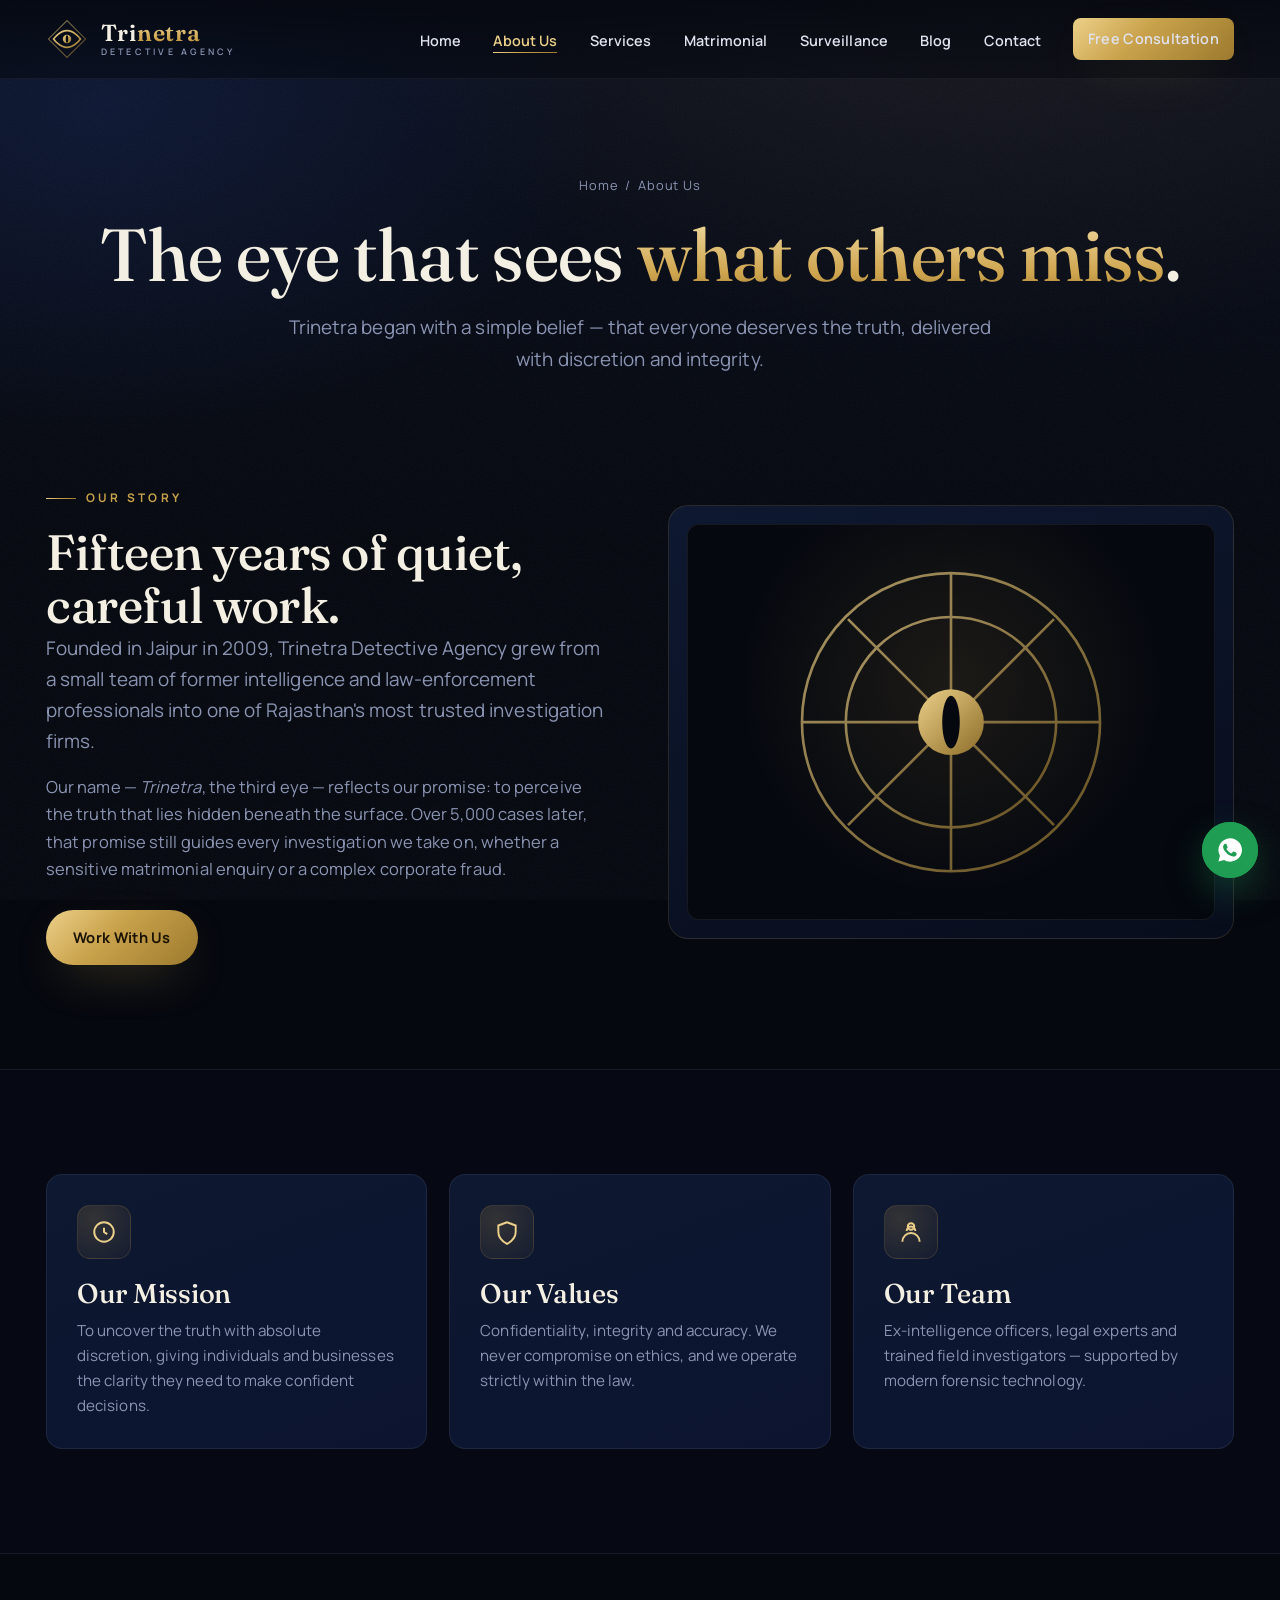
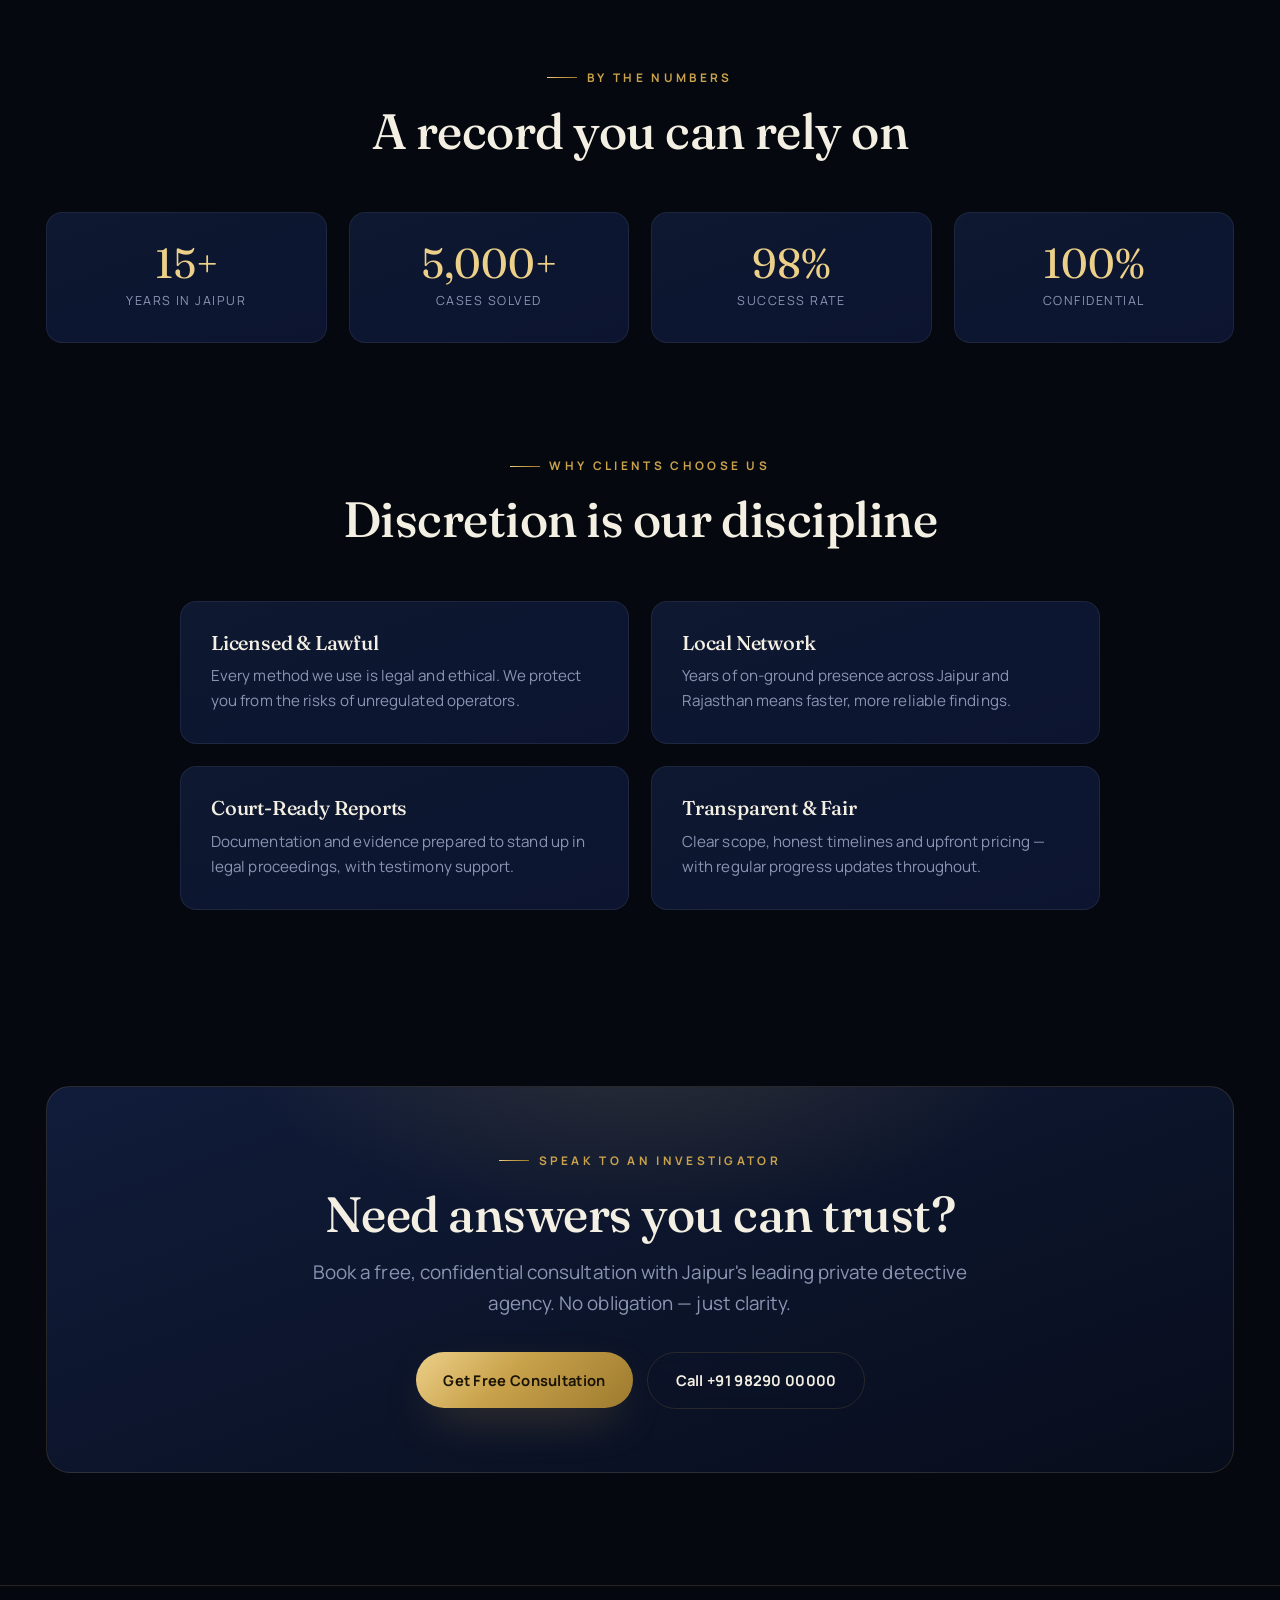
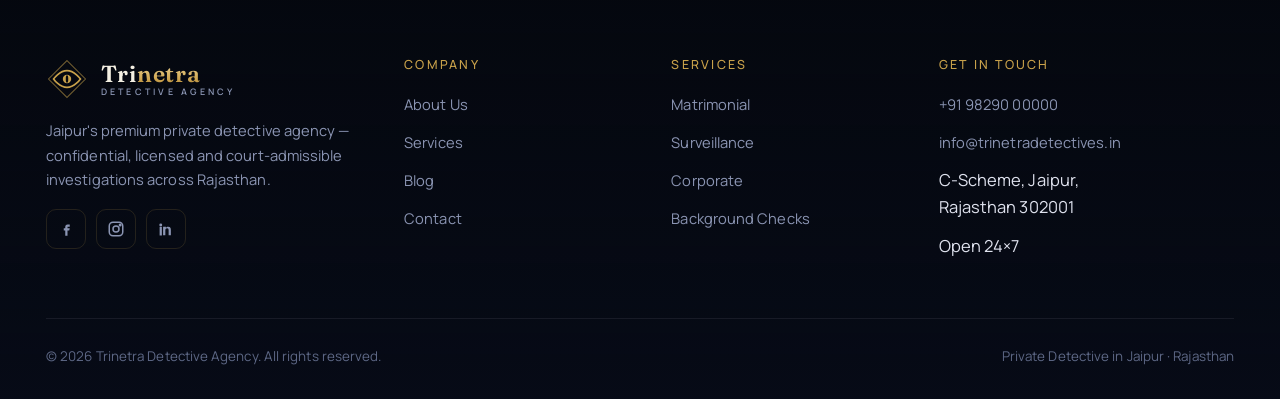
==== about.html @ c9c9f8a5 "trinetra website" ====
<!DOCTYPE html>
<html lang="en">
<head>
<meta charset="UTF-8">
<meta name="viewport" content="width=device-width, initial-scale=1">
<title>About Us | Trinetra Detective Agency, Jaipur</title>
<meta name="description" content="Learn about Trinetra Detective Agency — a licensed, experienced private detective agency in Jaipur with 15+ years of confidential investigation across Rajasthan.">
<meta name="keywords" content="Detective Agency Jaipur, Private Detective in Jaipur, about Trinetra detectives">
<meta name="author" content="Trinetra Detective Agency">
<meta name="robots" content="index, follow">
<link rel="canonical" href="https://www.trinetradetectives.in/about">
<meta name="theme-color" content="#05080f">
<meta property="og:type" content="website">
<meta property="og:title" content="About Us | Trinetra Detective Agency, Jaipur">
<meta property="og:description" content="Learn about Trinetra Detective Agency — a licensed, experienced private detective agency in Jaipur with 15+ years of confidential investigation across Rajasthan.">
<meta property="og:url" content="https://www.trinetradetectives.in/about">
<meta property="og:site_name" content="Trinetra Detective Agency">
<meta property="og:locale" content="en_IN">
<meta name="twitter:card" content="summary_large_image">
<meta name="twitter:title" content="About Us | Trinetra Detective Agency, Jaipur">
<meta name="twitter:description" content="Learn about Trinetra Detective Agency — a licensed, experienced private detective agency in Jaipur with 15+ years of confidential investigation across Rajasthan.">
<link rel="icon" href="data:image/svg+xml,%3Csvg xmlns='http://www.w3.org/2000/svg' viewBox='0 0 100 100'%3E%3Cpath d='M50 28C30 28 14 50 14 50s16 22 36 22 36-22 36-22S70 28 50 28Z' fill='none' stroke='%23c9a24b' stroke-width='5'/%3E%3Ccircle cx='50' cy='50' r='12' fill='%23c9a24b'/%3E%3C/svg%3E">
<link rel="preconnect" href="https://fonts.googleapis.com">
<link rel="preconnect" href="https://fonts.gstatic.com" crossorigin>
<link href="https://fonts.googleapis.com/css2?family=Fraunces:opsz,wght@9..144,400;9..144,500;9..144,600&family=Manrope:wght@400;500;600;700;800&display=swap" rel="stylesheet">
<link rel="stylesheet" href="css/styles.css">
<script type="application/ld+json">
{"@context":"https://schema.org","@type":"AboutPage","name":"About Trinetra Detective Agency","url":"https://www.trinetradetectives.in/about"}
</script>
</head>
<body>
<header class="site-header">
  <div class="container">
    <nav class="nav" aria-label="Primary">
      <a class="brand" href="/" aria-label="Trinetra Detective Agency home">
        <svg class="mark" viewBox="0 0 100 100" aria-hidden="true"><defs><linearGradient id="g" x1="0" y1="0" x2="1" y2="1"><stop offset="0" stop-color="#ecd089"/><stop offset="1" stop-color="#9c7a2e"/></linearGradient></defs><path d="M50 6 94 50 50 94 6 50Z" fill="none" stroke="url(#g)" stroke-width="2.5" opacity=".55"/><path d="M50 30C32 30 18 50 18 50s14 20 32 20 32-20 32-20S68 30 50 30Z" fill="none" stroke="url(#g)" stroke-width="4"/><circle cx="50" cy="50" r="10" fill="url(#g)"/><ellipse cx="50" cy="50" rx="3" ry="9" fill="#05080f"/></svg>
        <span class="brand-name">Tri<b>netra</b><span class="brand-sub">Detective Agency</span></span>
      </a>
      <ul class="nav-links">
        <li><a href="/">Home</a></li>
        <li><a href="/about" aria-current="page">About Us</a></li>
        <li><a href="/services">Services</a></li>
        <li><a href="/matrimonial-investigation">Matrimonial</a></li>
        <li><a href="/surveillance-services">Surveillance</a></li>
        <li><a href="/blog">Blog</a></li>
        <li><a href="/contact">Contact</a></li>
        <li class="nav-cta"><a class="btn btn--gold" href="/contact">Free Consultation</a></li>
      </ul>
      <button class="nav-toggle" aria-label="Menu" aria-expanded="false" aria-controls="nav"><span></span><span></span><span></span></button>
    </nav>
  </div>
</header>
<section class="page-hero">
  <div class="container">
    <div class="crumbs reveal"><a href="/">Home</a> &nbsp;/&nbsp; About Us</div>
    <h1 class="reveal d1">The eye that sees <span class="gold-text">what others miss</span>.</h1>
    <p class="lead reveal d2">Trinetra began with a simple belief — that everyone deserves the truth, delivered with discretion and integrity.</p>
  </div>
</section>
<section class="section" style="padding-top:40px">
  <div class="container">
    <div class="split">
      <div class="reveal">
        <span class="eyebrow">Our Story</span>
        <h2>Fifteen years of quiet, careful work.</h2>
        <p class="lead" style="margin-bottom:1rem">Founded in Jaipur in 2009, Trinetra Detective Agency grew from a small team of former intelligence and law-enforcement professionals into one of Rajasthan's most trusted investigation firms.</p>
        <p style="color:var(--muted)">Our name — <em>Trinetra</em>, the third eye — reflects our promise: to perceive the truth that lies hidden beneath the surface. Over 5,000 cases later, that promise still guides every investigation we take on, whether a sensitive matrimonial enquiry or a complex corporate fraud.</p>
        <div style="margin-top:28px"><a class="btn btn--gold" href="/contact">Work With Us</a></div>
      </div>
      <div class="split-media reveal d1">
        <div class="media-frame"><div class="jali">
          <svg viewBox="0 0 240 200" width="100%" aria-hidden="true"><defs><linearGradient id="aj" x1="0" y1="0" x2="1" y2="1"><stop offset="0" stop-color="#ecd089"/><stop offset="1" stop-color="#8c6c28"/></linearGradient></defs><g fill="none" stroke="url(#aj)" stroke-width="1.2" opacity=".7"><circle cx="120" cy="100" r="68"/><circle cx="120" cy="100" r="48"/><path d="M120 32v136M52 100h136M73 53l94 94M167 53L73 147"/></g><circle cx="120" cy="100" r="15" fill="url(#aj)"/><ellipse cx="120" cy="100" rx="4" ry="12" fill="#05080f"/></svg>
        </div></div>
      </div>
    </div>
  </div>
</section>

<section class="section" style="background:rgba(8,13,28,.4);border-block:1px solid var(--line-soft)">
  <div class="container">
    <div class="grid grid-3">
      <div class="card reveal"><div class="ic"><svg viewBox="0 0 24 24" fill="none" stroke="currentColor" stroke-width="1.8"><circle cx="12" cy="12" r="9"/><path d="M12 8v4l3 2"/></svg></div><h3>Our Mission</h3><p>To uncover the truth with absolute discretion, giving individuals and businesses the clarity they need to make confident decisions.</p></div>
      <div class="card reveal d1"><div class="ic"><svg viewBox="0 0 24 24" fill="none" stroke="currentColor" stroke-width="1.8"><path d="M12 3 4 6v6c0 5 3.5 8.5 8 11 4.5-2.5 8-6 8-11V6l-8-3Z"/></svg></div><h3>Our Values</h3><p>Confidentiality, integrity and accuracy. We never compromise on ethics, and we operate strictly within the law.</p></div>
      <div class="card reveal d2"><div class="ic"><svg viewBox="0 0 24 24" fill="none" stroke="currentColor" stroke-width="1.8"><path d="M16 11a4 4 0 1 0-8 0"/><circle cx="12" cy="7" r="3"/><path d="M4 21a8 8 0 0 1 16 0"/></svg></div><h3>Our Team</h3><p>Ex-intelligence officers, legal experts and trained field investigators — supported by modern forensic technology.</p></div>
    </div>
  </div>
</section>

<section class="section">
  <div class="container">
    <div class="section-head center reveal"><span class="eyebrow">By The Numbers</span><h2>A record you can rely on</h2></div>
    <div class="grid grid-4">
      <div class="card reveal" style="text-align:center"><div class="stat"><div class="num" style="font-size:2.6rem">15+</div><div class="lbl">Years in Jaipur</div></div></div>
      <div class="card reveal d1" style="text-align:center"><div class="stat"><div class="num" style="font-size:2.6rem">5,000+</div><div class="lbl">Cases Solved</div></div></div>
      <div class="card reveal d2" style="text-align:center"><div class="stat"><div class="num" style="font-size:2.6rem">98%</div><div class="lbl">Success Rate</div></div></div>
      <div class="card reveal d3" style="text-align:center"><div class="stat"><div class="num" style="font-size:2.6rem">100%</div><div class="lbl">Confidential</div></div></div>
    </div>
  </div>
</section>

<section class="section" style="padding-top:0">
  <div class="container">
    <div class="section-head center reveal"><span class="eyebrow">Why Clients Choose Us</span><h2>Discretion is our discipline</h2></div>
    <div class="grid grid-2" style="max-width:920px;margin-inline:auto">
      <div class="card reveal"><h3 style="font-size:1.25rem">Licensed &amp; Lawful</h3><p>Every method we use is legal and ethical. We protect you from the risks of unregulated operators.</p></div>
      <div class="card reveal d1"><h3 style="font-size:1.25rem">Local Network</h3><p>Years of on-ground presence across Jaipur and Rajasthan means faster, more reliable findings.</p></div>
      <div class="card reveal d2"><h3 style="font-size:1.25rem">Court-Ready Reports</h3><p>Documentation and evidence prepared to stand up in legal proceedings, with testimony support.</p></div>
      <div class="card reveal d3"><h3 style="font-size:1.25rem">Transparent &amp; Fair</h3><p>Clear scope, honest timelines and upfront pricing — with regular progress updates throughout.</p></div>
    </div>
  </div>
</section>

<section class="section--tight">
  <div class="container">
    <div class="cta-band reveal">
      <span class="eyebrow" style="justify-content:center;display:flex">Speak To An Investigator</span>
      <h2>Need answers you can trust?</h2>
      <p class="lead">Book a free, confidential consultation with Jaipur's leading private detective agency. No obligation — just clarity.</p>
      <div class="cta-actions">
        <a class="btn btn--gold" href="/contact">Get Free Consultation</a>
        <a class="btn btn--ghost" href="tel:+919829000000">Call +91 98290 00000</a>
      </div>
    </div>
  </div>
</section>
<footer class="site-footer">
  <div class="container">
    <div class="foot-grid">
      <div class="foot-about">
        <a class="brand" href="/"><svg class="mark" viewBox="0 0 100 100" aria-hidden="true"><path d="M50 6 94 50 50 94 6 50Z" fill="none" stroke="#c9a24b" stroke-width="2.5" opacity=".55"/><path d="M50 30C32 30 18 50 18 50s14 20 32 20 32-20 32-20S68 30 50 30Z" fill="none" stroke="#c9a24b" stroke-width="4"/><circle cx="50" cy="50" r="10" fill="#c9a24b"/><ellipse cx="50" cy="50" rx="3" ry="9" fill="#05080f"/></svg><span class="brand-name">Tri<b>netra</b><span class="brand-sub">Detective Agency</span></span></a>
        <p>Jaipur's premium private detective agency — confidential, licensed and court-admissible investigations across Rajasthan.</p>
        <div class="socials">
          <a href="#" aria-label="Facebook"><svg viewBox="0 0 24 24" fill="currentColor"><path d="M14 9h3V6h-3c-2 0-3 1.3-3 3.2V11H9v3h2v7h3v-7h2.3l.7-3H14V9.6c0-.4.3-.6.6-.6Z"/></svg></a>
          <a href="#" aria-label="Instagram"><svg viewBox="0 0 24 24" fill="none" stroke="currentColor" stroke-width="2"><rect x="3" y="3" width="18" height="18" rx="5"/><circle cx="12" cy="12" r="4"/><circle cx="17.5" cy="6.5" r="1" fill="currentColor"/></svg></a>
          <a href="#" aria-label="LinkedIn"><svg viewBox="0 0 24 24" fill="currentColor"><path d="M6.94 6.5a1.94 1.94 0 1 1-3.88 0 1.94 1.94 0 0 1 3.88 0ZM3.5 8.9h3v11.6h-3V8.9Zm5.5 0h2.9v1.6h.05c.4-.76 1.4-1.56 2.9-1.56 3.1 0 3.65 2 3.65 4.65v6.9h-3v-6.1c0-1.46-.03-3.34-2.03-3.34-2.04 0-2.35 1.6-2.35 3.24v6.2h-3V8.9Z"/></svg></a>
        </div>
      </div>
      <div class="foot"><h4>Company</h4><ul><li><a href="/about">About Us</a></li><li><a href="/services">Services</a></li><li><a href="/blog">Blog</a></li><li><a href="/contact">Contact</a></li></ul></div>
      <div class="foot"><h4>Services</h4><ul><li><a href="/matrimonial-investigation">Matrimonial</a></li><li><a href="/surveillance-services">Surveillance</a></li><li><a href="/services">Corporate</a></li><li><a href="/services">Background Checks</a></li></ul></div>
      <div class="foot"><h4>Get In Touch</h4><ul><li><a href="tel:+919829000000">+91 98290 00000</a></li><li><a href="mailto:info@trinetradetectives.in">info@trinetradetectives.in</a></li><li>C-Scheme, Jaipur,<br>Rajasthan 302001</li><li>Open 24×7</li></ul></div>
    </div>
    <div class="foot-bottom">
      <div>© <span id="year">2026</span> Trinetra Detective Agency. All rights reserved.</div>
      <div>Private Detective in Jaipur · Rajasthan</div>
    </div>
  </div>
</footer>

<a class="wa-float" href="https://wa.me/919829000000?text=Hi%20Trinetra%2C%20I%27d%20like%20a%20confidential%20consultation." target="_blank" rel="noopener" aria-label="Chat on WhatsApp">
  <span class="pulse"></span>
  <svg viewBox="0 0 24 24" fill="currentColor"><path d="M12 2a10 10 0 0 0-8.6 15l-1.3 4.8 4.9-1.3A10 10 0 1 0 12 2Zm5.6 14.2c-.24.66-1.4 1.27-1.92 1.32-.5.05-1.13.07-1.82-.11-.42-.13-.96-.31-1.65-.6-2.9-1.25-4.78-4.16-4.93-4.36-.14-.2-1.18-1.57-1.18-3s.75-2.12 1.02-2.41c.26-.29.57-.36.76-.36h.55c.18 0 .42-.07.65.5.24.58.81 2 .88 2.15.07.14.12.31.02.5-.1.2-.15.31-.29.48-.14.17-.3.38-.43.5-.14.15-.29.3-.12.59.16.29.73 1.2 1.56 1.95 1.07.95 1.97 1.25 2.26 1.39.29.14.46.12.63-.07.17-.2.73-.85.92-1.14.2-.29.39-.24.66-.14.26.1 1.68.79 1.96.94.29.14.48.21.55.33.07.12.07.71-.17 1.37Z"/></svg>
  <span class="txt">Chat with us</span>
</a>

<script src="js/main.js"></script>
</body>
</html>
---- css/styles.css ----
/* =========================================================
   TRINETRA — Premium Detective Agency, Jaipur
   Theme: Midnight Navy + Antique Gold · "The Third Eye"
   ========================================================= */

:root{
  /* Palette */
  --ink:#05080f;
  --navy:#080d1c;
  --navy-2:#0c1430;
  --panel:#0e1830;
  --panel-2:#101c3a;
  --gold:#c9a24b;
  --gold-bright:#ecd089;
  --gold-deep:#8c6c28;
  --cream:#f3efe2;
  --text:#dfe2ee;
  --muted:#8b95b3;
  --muted-2:#5e6886;
  --line:rgba(201,162,75,.16);
  --line-soft:rgba(223,226,238,.08);

  --grad-gold:linear-gradient(135deg,#ecd089 0%,#c9a24b 42%,#9c7a2e 100%);
  --grad-gold-text:linear-gradient(180deg,#f4e2ad 0%,#cfa54f 70%,#a17e34 100%);
  --shadow:0 30px 80px -30px rgba(0,0,0,.8);
  --shadow-gold:0 18px 50px -18px rgba(201,162,75,.45);

  --font-display:"Fraunces",Georgia,serif;
  --font-body:"Manrope",system-ui,sans-serif;

  --maxw:1240px;
  --rad:16px;
  --ease:cubic-bezier(.22,.61,.36,1);
}

/* ---------- Reset ---------- */
*,*::before,*::after{box-sizing:border-box;margin:0;padding:0}
html{scroll-behavior:smooth;-webkit-text-size-adjust:100%}
body{
  font-family:var(--font-body);
  background:var(--ink);
  color:var(--text);
  line-height:1.65;
  font-size:16.5px;
  letter-spacing:.005em;
  overflow-x:hidden;
  -webkit-font-smoothing:antialiased;
}
img{max-width:100%;display:block}
a{color:inherit;text-decoration:none}
ul{list-style:none}
button{font-family:inherit;cursor:pointer;border:0;background:none}
:focus-visible{outline:2px solid var(--gold);outline-offset:3px;border-radius:4px}

/* ---------- Atmospheric background ---------- */
body::before{
  content:"";position:fixed;inset:0;z-index:-2;
  background:
    radial-gradient(1100px 700px at 78% -8%,rgba(201,162,75,.10),transparent 60%),
    radial-gradient(900px 600px at 8% 12%,rgba(28,52,120,.28),transparent 55%),
    linear-gradient(180deg,var(--navy) 0%,var(--ink) 60%,var(--ink) 100%);
}
/* fine grain */
body::after{
  content:"";position:fixed;inset:0;z-index:-1;pointer-events:none;opacity:.05;
  background-image:url("data:image/svg+xml,%3Csvg xmlns='http://www.w3.org/2000/svg' width='160' height='160'%3E%3Cfilter id='n'%3E%3CfeTurbulence type='fractalNoise' baseFrequency='.9' numOctaves='2'/%3E%3C/filter%3E%3Crect width='100%25' height='100%25' filter='url(%23n)'/%3E%3C/svg%3E");
}

/* ---------- Layout ---------- */
.container{width:100%;max-width:var(--maxw);margin:0 auto;padding:0 26px}
section{position:relative}
.section{padding:104px 0}
.section--tight{padding:72px 0}

.eyebrow{
  display:inline-flex;align-items:center;gap:.6rem;
  font-family:var(--font-body);font-size:.74rem;font-weight:700;
  letter-spacing:.28em;text-transform:uppercase;color:var(--gold);
  margin-bottom:1.1rem;
}
.eyebrow::before{content:"";width:30px;height:1px;background:var(--grad-gold)}

h1,h2,h3,h4{font-family:var(--font-display);font-weight:500;line-height:1.08;color:var(--cream);letter-spacing:-.01em}
h1{font-size:clamp(2.6rem,6vw,4.6rem)}
h2{font-size:clamp(2rem,4vw,3.1rem)}
h3{font-size:clamp(1.3rem,2.2vw,1.7rem)}
.lead{font-size:clamp(1.02rem,1.6vw,1.18rem);color:var(--muted);max-width:60ch}
.gold-text{background:var(--grad-gold-text);-webkit-background-clip:text;background-clip:text;color:transparent}
.section-head{max-width:720px;margin-bottom:54px}
.section-head.center{margin-inline:auto;text-align:center}
.section-head.center .eyebrow{justify-content:center}

/* ---------- Buttons ---------- */
.btn{
  display:inline-flex;align-items:center;gap:.65rem;
  padding:.95rem 1.7rem;border-radius:999px;font-weight:700;font-size:.92rem;
  letter-spacing:.02em;transition:transform .35s var(--ease),box-shadow .35s var(--ease),background .3s;
  position:relative;white-space:nowrap;
}
.btn svg{width:17px;height:17px}
.btn--gold{background:var(--grad-gold);color:#1a1304;box-shadow:var(--shadow-gold)}
.btn--gold:hover{transform:translateY(-3px);box-shadow:0 24px 60px -16px rgba(201,162,75,.6)}
.btn--ghost{border:1px solid var(--line);color:var(--cream);backdrop-filter:blur(6px)}
.btn--ghost:hover{border-color:var(--gold);color:var(--gold-bright);transform:translateY(-3px)}

/* ---------- Header ---------- */
.site-header{
  position:sticky;top:0;z-index:60;
  backdrop-filter:blur(14px);
  background:linear-gradient(180deg,rgba(5,8,15,.86),rgba(5,8,15,.5));
  border-bottom:1px solid var(--line-soft);
  transition:background .3s,border-color .3s;
}
.site-header.scrolled{background:rgba(5,8,15,.95);border-color:var(--line)}
.nav{display:flex;align-items:center;justify-content:space-between;height:78px}
.brand{display:flex;align-items:center;gap:.8rem}
.brand .mark{width:42px;height:42px;flex:none}
.brand-name{font-family:var(--font-display);font-size:1.45rem;font-weight:600;color:var(--cream);letter-spacing:.04em;line-height:1}
.brand-name b{background:var(--grad-gold-text);-webkit-background-clip:text;background-clip:text;color:transparent;font-weight:600}
.brand-sub{display:block;font-family:var(--font-body);font-size:.56rem;letter-spacing:.36em;text-transform:uppercase;color:var(--muted);margin-top:3px}

.nav-links{display:flex;align-items:center;gap:2px}
.nav-links a{
  position:relative;padding:.6rem .95rem;font-size:.9rem;font-weight:600;color:var(--text);
  border-radius:8px;transition:color .25s;
}
.nav-links a::after{
  content:"";position:absolute;left:.95rem;right:.95rem;bottom:.35rem;height:1px;
  background:var(--grad-gold);transform:scaleX(0);transform-origin:left;transition:transform .3s var(--ease);
}
.nav-links a:hover,.nav-links a[aria-current="page"]{color:var(--gold-bright)}
.nav-links a:hover::after,.nav-links a[aria-current="page"]::after{transform:scaleX(1)}
.nav-cta{margin-left:14px}
.nav-toggle{display:none;width:44px;height:44px;border:1px solid var(--line);border-radius:10px;color:var(--gold)}
.nav-toggle span{display:block;width:20px;height:2px;background:currentColor;margin:4px auto;transition:.3s}

/* ---------- Hero ---------- */
.hero{position:relative;padding:120px 0 96px;overflow:hidden}
.hero-grid{display:grid;grid-template-columns:1.05fr .95fr;gap:60px;align-items:center}
.hero h1{margin:.4rem 0 1.4rem}
.hero .lead{margin-bottom:2.2rem}
.hero-cta{display:flex;flex-wrap:wrap;gap:14px;margin-bottom:2.6rem}
.hero-stats{display:flex;gap:38px;flex-wrap:wrap}
.stat .num{font-family:var(--font-display);font-size:2.1rem;color:var(--gold-bright);line-height:1}
.stat .lbl{font-size:.78rem;letter-spacing:.12em;text-transform:uppercase;color:var(--muted);margin-top:6px}

/* Third-eye emblem */
.eye-stage{position:relative;display:grid;place-items:center;aspect-ratio:1;max-width:480px;margin-inline:auto}
.eye-ring{position:absolute;inset:0;border-radius:50%;border:1px solid var(--line);}
.eye-ring.r2{inset:34px;border-color:rgba(201,162,75,.10)}
.eye-ring.spin{animation:spin 60s linear infinite}
.eye-ring.spin::before{content:"";position:absolute;top:-4px;left:50%;width:7px;height:7px;border-radius:50%;background:var(--gold-bright);box-shadow:0 0 16px var(--gold);transform:translateX(-50%)}
.eye-emblem{width:64%;filter:drop-shadow(0 0 40px rgba(201,162,75,.35))}
.eye-glow{position:absolute;width:55%;aspect-ratio:1;border-radius:50%;background:radial-gradient(circle,rgba(201,162,75,.35),transparent 65%);filter:blur(20px)}
@keyframes spin{to{transform:rotate(360deg)}}

/* ---------- Trust strip ---------- */
.trust{border-block:1px solid var(--line-soft);padding:26px 0;background:rgba(8,13,28,.5)}
.trust-row{display:flex;flex-wrap:wrap;justify-content:center;gap:14px 40px;align-items:center}
.trust-row .ti{display:flex;align-items:center;gap:.6rem;font-size:.84rem;color:var(--muted);font-weight:600;letter-spacing:.04em}
.trust-row .ti svg{width:18px;height:18px;color:var(--gold)}

/* ---------- Cards / grid ---------- */
.grid{display:grid;gap:22px}
.grid-2{grid-template-columns:repeat(2,1fr)}
.grid-3{grid-template-columns:repeat(3,1fr)}
.grid-4{grid-template-columns:repeat(4,1fr)}

.card{
  position:relative;background:linear-gradient(160deg,var(--panel),var(--navy-2));
  border:1px solid var(--line-soft);border-radius:var(--rad);padding:30px;
  transition:transform .4s var(--ease),border-color .4s,box-shadow .4s;overflow:hidden;
}
.card::before{
  content:"";position:absolute;inset:0;border-radius:inherit;padding:1px;
  background:linear-gradient(160deg,rgba(201,162,75,.4),transparent 40%);
  -webkit-mask:linear-gradient(#000 0 0) content-box,linear-gradient(#000 0 0);
  -webkit-mask-composite:xor;mask-composite:exclude;opacity:0;transition:opacity .4s;
}
.card:hover{transform:translateY(-7px);border-color:var(--line);box-shadow:var(--shadow)}
.card:hover::before{opacity:1}
.card .ic{
  width:54px;height:54px;display:grid;place-items:center;border-radius:13px;
  background:radial-gradient(circle at 30% 25%,rgba(201,162,75,.2),rgba(201,162,75,.04));
  border:1px solid var(--line);color:var(--gold-bright);margin-bottom:20px;
}
.card .ic svg{width:26px;height:26px}
.card h3{margin-bottom:.6rem}
.card p{color:var(--muted);font-size:.95rem}
.card .more{display:inline-flex;align-items:center;gap:.4rem;margin-top:16px;color:var(--gold);font-weight:700;font-size:.85rem;letter-spacing:.04em}
.card .more svg{width:15px;height:15px;transition:transform .3s}
.card:hover .more svg{transform:translateX(4px)}
.card .num-badge{position:absolute;top:22px;right:26px;font-family:var(--font-display);font-size:2.4rem;color:rgba(201,162,75,.14)}

/* ---------- Split feature ---------- */
.split{display:grid;grid-template-columns:1fr 1fr;gap:56px;align-items:center}
.split.rev .split-media{order:2}
.media-frame{
  position:relative;border:1px solid var(--line);border-radius:20px;padding:18px;
  background:linear-gradient(160deg,var(--panel),var(--navy));overflow:hidden;
}
.media-frame .jali{aspect-ratio:4/3;border-radius:12px;display:grid;place-items:center;
  background:radial-gradient(circle at 50% 40%,rgba(201,162,75,.12),transparent 60%),var(--ink);
  border:1px solid var(--line-soft)}
.feature-list{margin-top:24px;display:grid;gap:14px}
.feature-list li{display:flex;gap:.85rem;align-items:flex-start;color:var(--text)}
.feature-list .tick{flex:none;width:24px;height:24px;border-radius:50%;display:grid;place-items:center;
  background:rgba(201,162,75,.12);color:var(--gold-bright);border:1px solid var(--line)}
.feature-list .tick svg{width:13px;height:13px}
.feature-list b{color:var(--cream);font-family:var(--font-display);font-weight:500}

/* ---------- Process steps ---------- */
.steps{counter-reset:s;display:grid;gap:0}
.step{display:grid;grid-template-columns:auto 1fr;gap:26px;padding:28px 0;border-bottom:1px solid var(--line-soft)}
.step:last-child{border-bottom:0}
.step .sn{counter-increment:s;font-family:var(--font-display);font-size:1.5rem;color:var(--gold);
  width:58px;height:58px;border:1px solid var(--line);border-radius:50%;display:grid;place-items:center;flex:none}
.step .sn::before{content:"0" counter(s)}
.step h3{margin-bottom:.3rem}
.step p{color:var(--muted);max-width:62ch}

/* ---------- Testimonials ---------- */
.tcarousel{position:relative;max-width:880px;margin-inline:auto}
.tslide{display:none;animation:fade .6s var(--ease)}
.tslide.active{display:block}
@keyframes fade{from{opacity:0;transform:translateY(12px)}to{opacity:1;transform:none}}
.tquote{font-family:var(--font-display);font-size:clamp(1.3rem,2.6vw,1.95rem);line-height:1.45;color:var(--cream);text-align:center}
.tstars{display:flex;justify-content:center;gap:5px;color:var(--gold);margin-bottom:24px}
.tstars svg{width:20px;height:20px}
.tmeta{display:flex;align-items:center;justify-content:center;gap:14px;margin-top:28px}
.tavatar{width:50px;height:50px;border-radius:50%;background:var(--grad-gold);display:grid;place-items:center;
  font-family:var(--font-display);color:#16100a;font-size:1.25rem;font-weight:600}
.tmeta .n{font-weight:700;color:var(--cream)}
.tmeta .r{font-size:.82rem;color:var(--muted)}
.tdots{display:flex;justify-content:center;gap:10px;margin-top:34px}
.tdots button{width:9px;height:9px;border-radius:50%;background:var(--muted-2);transition:.3s}
.tdots button.active{background:var(--gold);width:26px;border-radius:6px}

/* ---------- FAQ ---------- */
.faq{max-width:820px;margin-inline:auto;display:grid;gap:12px}
.faq-item{border:1px solid var(--line-soft);border-radius:14px;background:linear-gradient(160deg,var(--panel),var(--navy-2));overflow:hidden;transition:border-color .3s}
.faq-item[open]{border-color:var(--line)}
.faq-item summary{
  list-style:none;cursor:pointer;padding:22px 26px;display:flex;justify-content:space-between;
  align-items:center;gap:1rem;font-family:var(--font-display);font-size:1.1rem;color:var(--cream);
}
.faq-item summary::-webkit-details-marker{display:none}
.faq-item summary .pl{flex:none;width:26px;height:26px;position:relative;color:var(--gold)}
.faq-item summary .pl::before,.faq-item summary .pl::after{content:"";position:absolute;background:currentColor;transition:.3s}
.faq-item summary .pl::before{top:12px;left:4px;right:4px;height:2px}
.faq-item summary .pl::after{left:12px;top:4px;bottom:4px;width:2px}
.faq-item[open] summary .pl::after{transform:rotate(90deg);opacity:0}
.faq-item .ans{padding:0 26px 24px;color:var(--muted);max-width:70ch}

/* ---------- Blog ---------- */
.bcard{display:flex;flex-direction:column;height:100%}
.bcard .thumb{aspect-ratio:16/10;border-radius:12px;margin-bottom:18px;border:1px solid var(--line-soft);
  display:grid;place-items:center;position:relative;overflow:hidden;
  background:radial-gradient(circle at 30% 20%,rgba(201,162,75,.16),transparent 55%),var(--ink)}
.bcard .tag{display:inline-block;font-size:.72rem;letter-spacing:.16em;text-transform:uppercase;color:var(--gold);font-weight:700;margin-bottom:.6rem}
.bcard h3{font-size:1.22rem;margin-bottom:.6rem}
.bcard p{color:var(--muted);font-size:.92rem;flex:1}
.bcard .meta{margin-top:16px;font-size:.78rem;color:var(--muted-2);display:flex;gap:14px}

/* ---------- CTA band ---------- */
.cta-band{position:relative;border-radius:24px;padding:64px 48px;text-align:center;overflow:hidden;
  border:1px solid var(--line);background:linear-gradient(160deg,var(--panel-2),var(--navy))}
.cta-band::before{content:"";position:absolute;inset:0;
  background:radial-gradient(700px 360px at 50% -20%,rgba(201,162,75,.18),transparent 60%)}
.cta-band>*{position:relative}
.cta-band h2{margin-bottom:1rem}
.cta-band .lead{margin:0 auto 2rem}
.cta-actions{display:flex;gap:14px;justify-content:center;flex-wrap:wrap}

/* ---------- Forms ---------- */
.form-card{background:linear-gradient(160deg,var(--panel),var(--navy-2));border:1px solid var(--line);
  border-radius:20px;padding:38px}
.field{margin-bottom:18px}
.field label{display:block;font-size:.8rem;font-weight:700;letter-spacing:.08em;text-transform:uppercase;color:var(--muted);margin-bottom:8px}
.field input,.field select,.field textarea{
  width:100%;padding:.9rem 1rem;background:rgba(5,8,15,.6);border:1px solid var(--line-soft);
  border-radius:11px;color:var(--cream);font-family:inherit;font-size:.95rem;transition:border-color .25s,background .25s;
}
.field textarea{min-height:130px;resize:vertical}
.field input:focus,.field select:focus,.field textarea:focus{outline:none;border-color:var(--gold);background:rgba(5,8,15,.85)}
.field input::placeholder,.field textarea::placeholder{color:var(--muted-2)}
.form-row{display:grid;grid-template-columns:1fr 1fr;gap:18px}
.form-note{font-size:.8rem;color:var(--muted-2);margin-top:8px}
.form-success{display:none;padding:16px 18px;border-radius:12px;background:rgba(201,162,75,.1);
  border:1px solid var(--line);color:var(--gold-bright);font-weight:600;margin-bottom:18px}
.form-success.show{display:block}

/* ---------- Contact info ---------- */
.cinfo{display:grid;gap:18px}
.cinfo .row{display:flex;gap:16px;align-items:flex-start;padding:18px;border:1px solid var(--line-soft);
  border-radius:14px;background:rgba(8,13,28,.5)}
.cinfo .row .ic{width:46px;height:46px;flex:none;border-radius:11px;display:grid;place-items:center;
  background:radial-gradient(circle at 30% 25%,rgba(201,162,75,.2),rgba(201,162,75,.04));border:1px solid var(--line);color:var(--gold-bright)}
.cinfo .row .ic svg{width:22px;height:22px}
.cinfo .row .lbl{font-size:.74rem;letter-spacing:.16em;text-transform:uppercase;color:var(--muted);margin-bottom:4px}
.cinfo .row .val{color:var(--cream);font-weight:600}
.cinfo .row a.val:hover{color:var(--gold-bright)}

/* ---------- Page hero (interior) ---------- */
.page-hero{padding:96px 0 64px;text-align:center;position:relative}
.page-hero .crumbs{font-size:.8rem;color:var(--muted);margin-bottom:1.2rem;letter-spacing:.06em}
.page-hero .crumbs a:hover{color:var(--gold)}
.page-hero h1{margin-bottom:1.1rem}
.page-hero .lead{margin-inline:auto}

/* ---------- Footer ---------- */
.site-footer{border-top:1px solid var(--line);background:linear-gradient(180deg,transparent,rgba(8,13,28,.6));padding:72px 0 32px;margin-top:40px}
.foot-grid{display:grid;grid-template-columns:1.4fr 1fr 1fr 1.3fr;gap:40px;margin-bottom:48px}
.foot-about p{color:var(--muted);font-size:.92rem;margin:18px 0;max-width:34ch}
.foot h4{font-family:var(--font-body);font-size:.78rem;letter-spacing:.18em;text-transform:uppercase;color:var(--gold);margin-bottom:18px}
.foot ul li{margin-bottom:11px}
.foot ul a{color:var(--muted);font-size:.92rem;transition:color .25s}
.foot ul a:hover{color:var(--gold-bright)}
.socials{display:flex;gap:10px;margin-top:18px}
.socials a{width:40px;height:40px;border:1px solid var(--line);border-radius:10px;display:grid;place-items:center;color:var(--muted);transition:.3s}
.socials a:hover{color:var(--gold-bright);border-color:var(--gold);transform:translateY(-3px)}
.socials svg{width:18px;height:18px}
.foot-bottom{border-top:1px solid var(--line-soft);padding-top:26px;display:flex;justify-content:space-between;
  flex-wrap:wrap;gap:14px;font-size:.84rem;color:var(--muted-2)}
.foot-bottom a:hover{color:var(--gold)}

/* ---------- WhatsApp float ---------- */
.wa-float{position:fixed;right:22px;bottom:22px;z-index:90;display:flex;align-items:center;gap:0;
  background:#1f9d52;color:#fff;border-radius:999px;padding:14px;box-shadow:0 14px 40px -8px rgba(31,157,82,.6);
  transition:transform .35s var(--ease),box-shadow .35s}
.wa-float:hover{transform:translateY(-3px) scale(1.03)}
.wa-float svg{width:28px;height:28px;flex:none}
.wa-float .txt{max-width:0;overflow:hidden;white-space:nowrap;font-weight:700;font-size:.9rem;transition:max-width .4s var(--ease),margin .4s}
.wa-float:hover .txt{max-width:160px;margin-left:10px;margin-right:6px}
.wa-float .pulse{position:absolute;inset:0;border-radius:999px;border:2px solid #1f9d52;animation:pulse 2.4s infinite}
@keyframes pulse{0%{transform:scale(1);opacity:.7}70%{transform:scale(1.5);opacity:0}100%{opacity:0}}

/* ---------- Reveal animation ---------- */
.reveal{opacity:0;transform:translateY(26px);transition:opacity .8s var(--ease),transform .8s var(--ease)}
.reveal.in{opacity:1;transform:none}
.reveal.d1{transition-delay:.08s}.reveal.d2{transition-delay:.16s}.reveal.d3{transition-delay:.24s}
.reveal.d4{transition-delay:.32s}.reveal.d5{transition-delay:.4s}.reveal.d6{transition-delay:.48s}

/* ---------- Responsive ---------- */
@media(max-width:1024px){
  .hero-grid{grid-template-columns:1fr;gap:46px}
  .eye-stage{max-width:380px;order:-1}
  .foot-grid{grid-template-columns:1fr 1fr;gap:36px}
}
@media(max-width:860px){
  .nav-links{
    position:fixed;inset:78px 0 auto 0;flex-direction:column;align-items:stretch;gap:4px;
    background:rgba(5,8,15,.98);border-bottom:1px solid var(--line);padding:18px 26px 26px;
    transform:translateY(-120%);transition:transform .4s var(--ease);max-height:calc(100vh - 78px);overflow:auto;
  }
  .nav-links.open{transform:none}
  .nav-links a{padding:.85rem .4rem;font-size:1rem;border-bottom:1px solid var(--line-soft)}
  .nav-links a::after{display:none}
  .nav-cta{margin:14px 0 0}
  .nav-cta .btn{width:100%;justify-content:center}
  .nav-toggle{display:block}
  .nav-toggle.open span:nth-child(1){transform:translateY(6px) rotate(45deg)}
  .nav-toggle.open span:nth-child(2){opacity:0}
  .nav-toggle.open span:nth-child(3){transform:translateY(-6px) rotate(-45deg)}
}
@media(max-width:720px){
  .section{padding:74px 0}
  .grid-2,.grid-3,.grid-4{grid-template-columns:1fr}
  .split{grid-template-columns:1fr;gap:34px}
  .split.rev .split-media{order:0}
  .form-row{grid-template-columns:1fr}
  .foot-grid{grid-template-columns:1fr;gap:30px}
  .cta-band{padding:48px 26px}
  .hero{padding:80px 0 64px}
}
@media(max-width:480px){
  .container{padding:0 18px}
  .hero-stats{gap:24px}
  .stat .num{font-size:1.7rem}
  .wa-float .txt{display:none}
}
@media(prefers-reduced-motion:reduce){
  *{animation:none!important;transition:none!important}
  .reveal{opacity:1;transform:none}
}
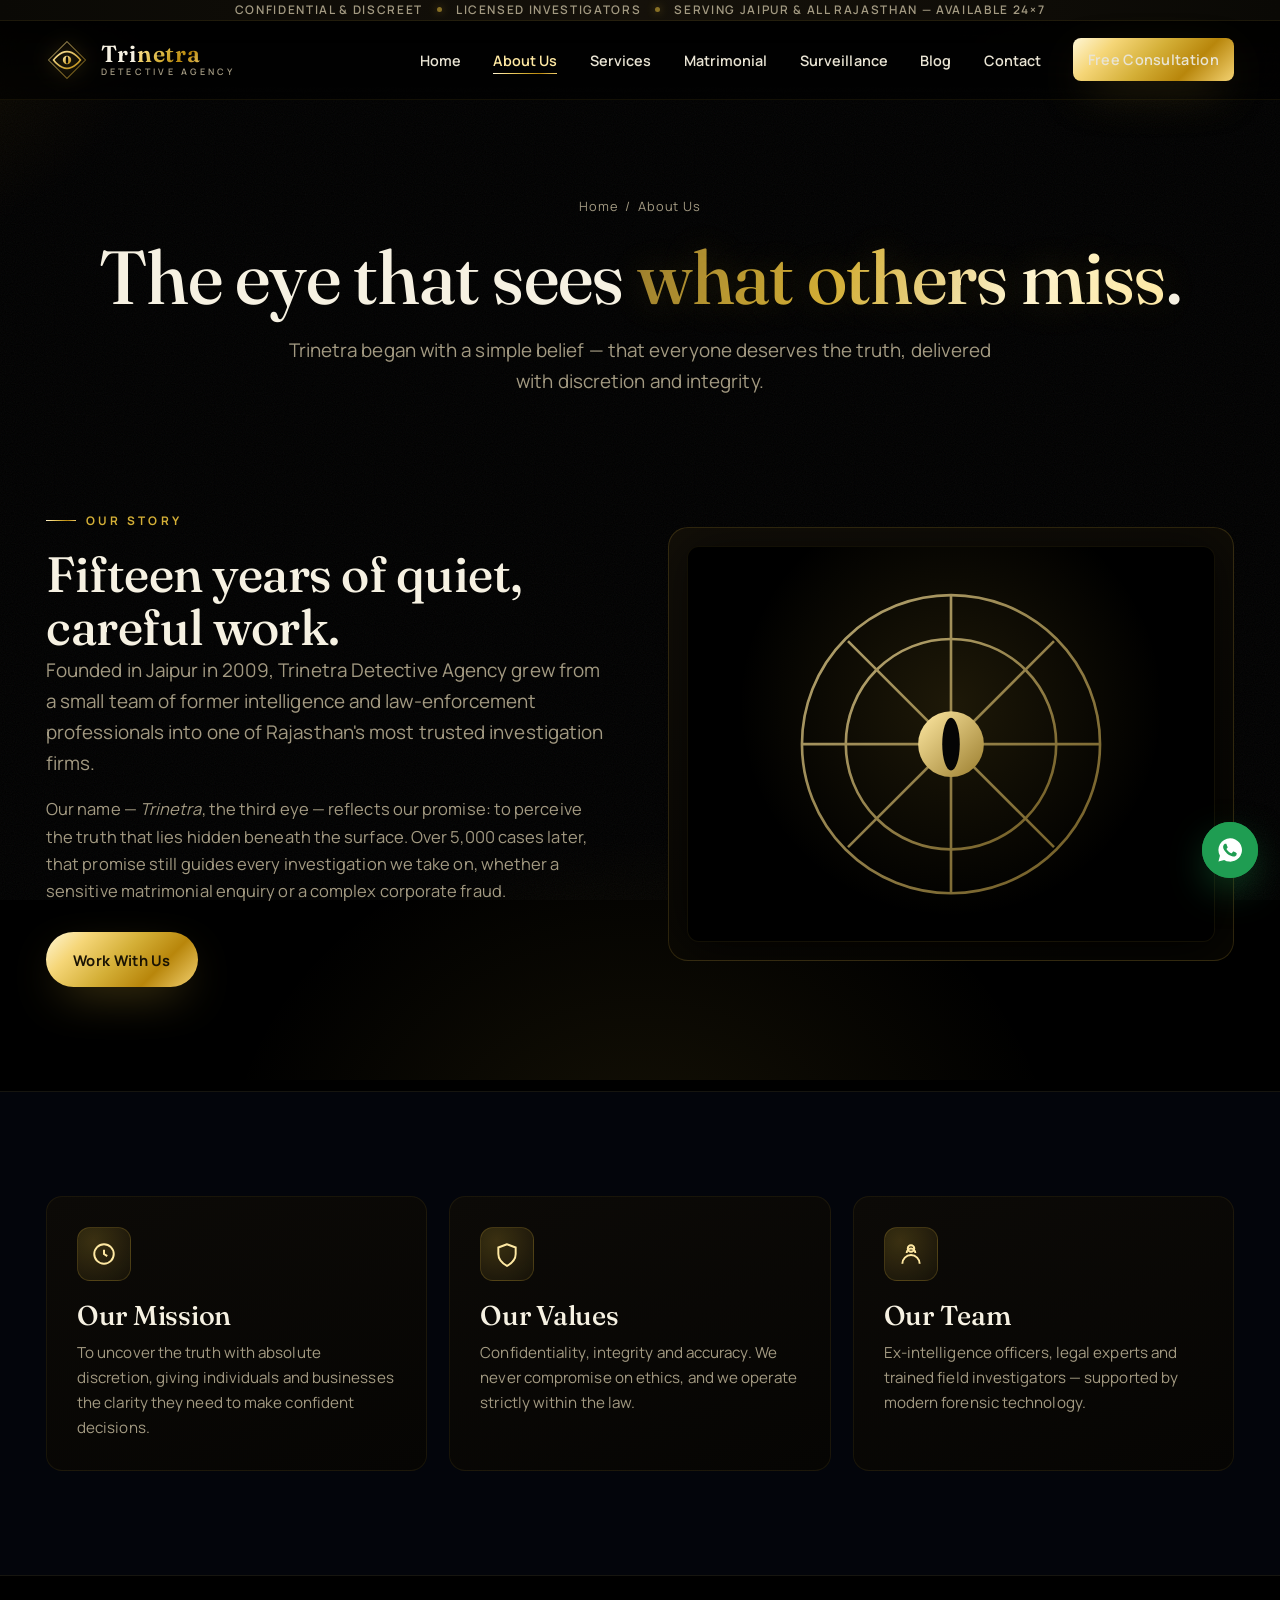
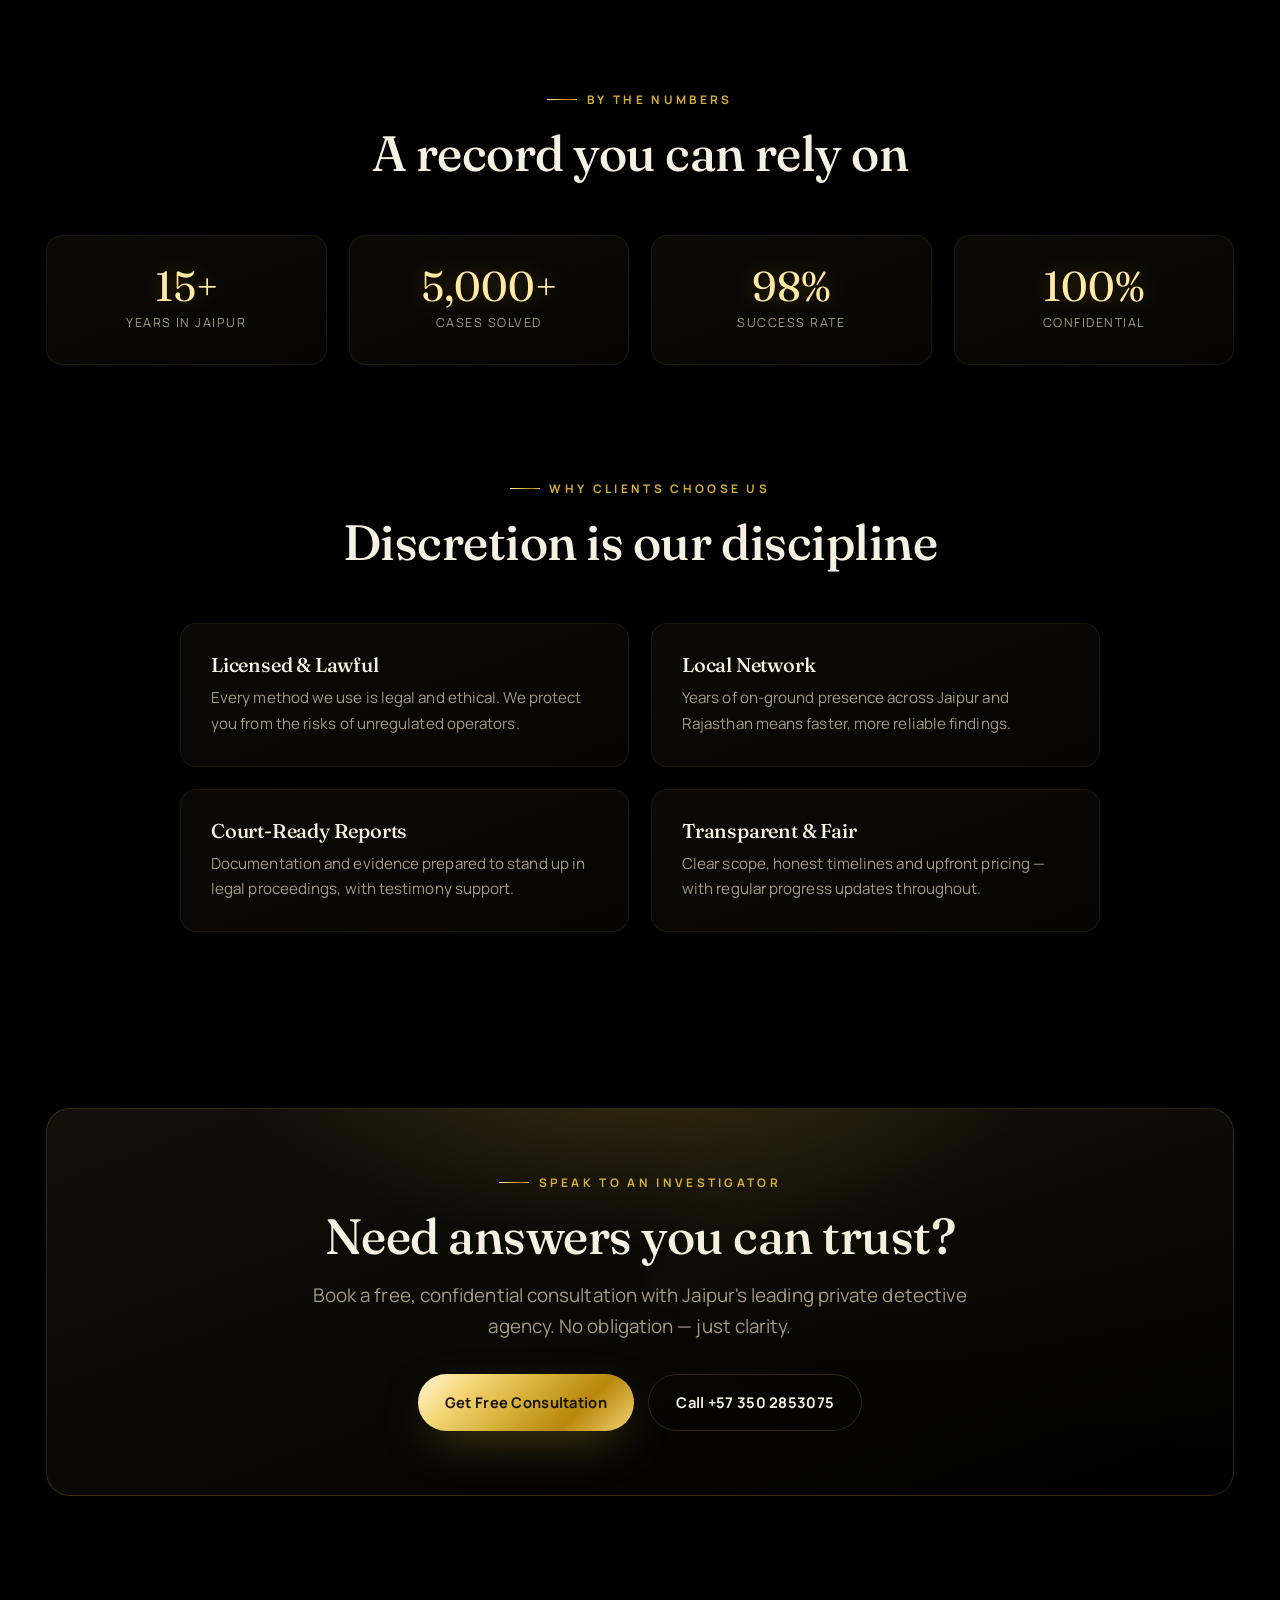
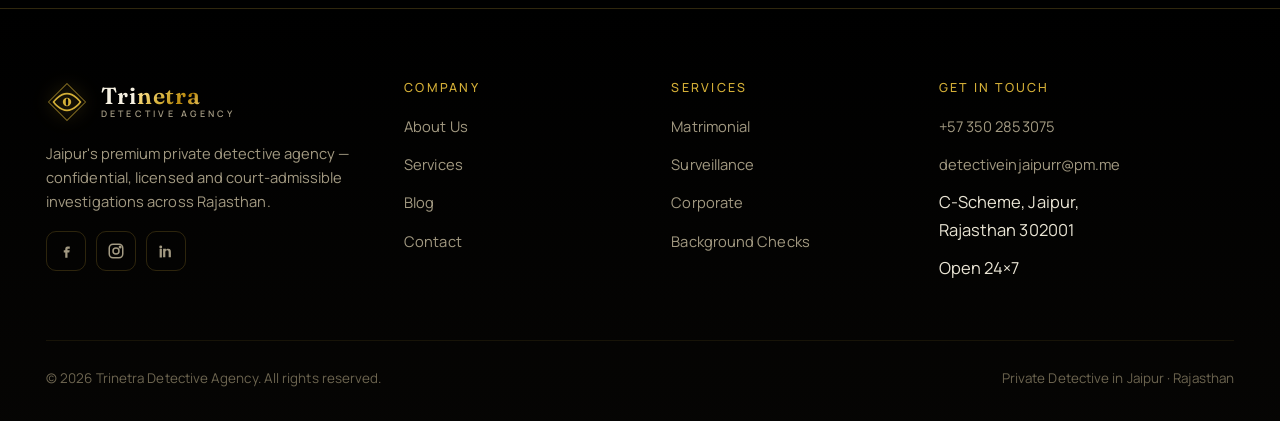
==== commit 311ecf97: "black and golden ambience" ====
--- a/about.html
+++ b/about.html
@@ -8,12 +8,12 @@
 <meta name="keywords" content="Detective Agency Jaipur, Private Detective in Jaipur, about Trinetra detectives">
 <meta name="author" content="Trinetra Detective Agency">
 <meta name="robots" content="index, follow">
-<link rel="canonical" href="https://www.trinetradetectives.in/about">
-<meta name="theme-color" content="#05080f">
+<link rel="canonical" href="https://trinetrajaipur.com/about">
+<meta name="theme-color" content="#050505">
 <meta property="og:type" content="website">
 <meta property="og:title" content="About Us | Trinetra Detective Agency, Jaipur">
 <meta property="og:description" content="Learn about Trinetra Detective Agency — a licensed, experienced private detective agency in Jaipur with 15+ years of confidential investigation across Rajasthan.">
-<meta property="og:url" content="https://www.trinetradetectives.in/about">
+<meta property="og:url" content="https://trinetrajaipur.com/about">
 <meta property="og:site_name" content="Trinetra Detective Agency">
 <meta property="og:locale" content="en_IN">
 <meta name="twitter:card" content="summary_large_image">
@@ -23,17 +23,18 @@
 <link rel="preconnect" href="https://fonts.googleapis.com">
 <link rel="preconnect" href="https://fonts.gstatic.com" crossorigin>
 <link href="https://fonts.googleapis.com/css2?family=Fraunces:opsz,wght@9..144,400;9..144,500;9..144,600&family=Manrope:wght@400;500;600;700;800&display=swap" rel="stylesheet">
-<link rel="stylesheet" href="css/styles.css">
+<link rel="stylesheet" href="styles.css">
 <script type="application/ld+json">
-{"@context":"https://schema.org","@type":"AboutPage","name":"About Trinetra Detective Agency","url":"https://www.trinetradetectives.in/about"}
+{"@context":"https://schema.org","@type":"AboutPage","name":"About Trinetra Detective Agency","url":"https://trinetrajaipur.com/about"}
 </script>
 </head>
 <body>
+<div class="topbar"><div class="container topbar-in"><span>Confidential &amp; Discreet</span><i class="tb-sep"></i><span>Licensed Investigators</span><i class="tb-sep"></i><span>Serving Jaipur &amp; All Rajasthan — Available 24×7</span></div></div>
 <header class="site-header">
   <div class="container">
     <nav class="nav" aria-label="Primary">
       <a class="brand" href="/" aria-label="Trinetra Detective Agency home">
-        <svg class="mark" viewBox="0 0 100 100" aria-hidden="true"><defs><linearGradient id="g" x1="0" y1="0" x2="1" y2="1"><stop offset="0" stop-color="#ecd089"/><stop offset="1" stop-color="#9c7a2e"/></linearGradient></defs><path d="M50 6 94 50 50 94 6 50Z" fill="none" stroke="url(#g)" stroke-width="2.5" opacity=".55"/><path d="M50 30C32 30 18 50 18 50s14 20 32 20 32-20 32-20S68 30 50 30Z" fill="none" stroke="url(#g)" stroke-width="4"/><circle cx="50" cy="50" r="10" fill="url(#g)"/><ellipse cx="50" cy="50" rx="3" ry="9" fill="#05080f"/></svg>
+        <svg class="mark" viewBox="0 0 100 100" aria-hidden="true"><defs><linearGradient id="g" x1="0" y1="0" x2="1" y2="1"><stop offset="0" stop-color="#ffe9a3"/><stop offset="1" stop-color="#b8860b"/></linearGradient></defs><path d="M50 6 94 50 50 94 6 50Z" fill="none" stroke="url(#g)" stroke-width="2.5" opacity=".55"/><path d="M50 30C32 30 18 50 18 50s14 20 32 20 32-20 32-20S68 30 50 30Z" fill="none" stroke="url(#g)" stroke-width="4"/><circle cx="50" cy="50" r="10" fill="url(#g)"/><ellipse cx="50" cy="50" rx="3" ry="9" fill="#050505"/></svg>
         <span class="brand-name">Tri<b>netra</b><span class="brand-sub">Detective Agency</span></span>
       </a>
       <ul class="nav-links">
@@ -69,7 +70,7 @@
       </div>
       <div class="split-media reveal d1">
         <div class="media-frame"><div class="jali">
-          <svg viewBox="0 0 240 200" width="100%" aria-hidden="true"><defs><linearGradient id="aj" x1="0" y1="0" x2="1" y2="1"><stop offset="0" stop-color="#ecd089"/><stop offset="1" stop-color="#8c6c28"/></linearGradient></defs><g fill="none" stroke="url(#aj)" stroke-width="1.2" opacity=".7"><circle cx="120" cy="100" r="68"/><circle cx="120" cy="100" r="48"/><path d="M120 32v136M52 100h136M73 53l94 94M167 53L73 147"/></g><circle cx="120" cy="100" r="15" fill="url(#aj)"/><ellipse cx="120" cy="100" rx="4" ry="12" fill="#05080f"/></svg>
+          <svg viewBox="0 0 240 200" width="100%" aria-hidden="true"><defs><linearGradient id="aj" x1="0" y1="0" x2="1" y2="1"><stop offset="0" stop-color="#ffe9a3"/><stop offset="1" stop-color="#9a7d2e"/></linearGradient></defs><g fill="none" stroke="url(#aj)" stroke-width="1.2" opacity=".7"><circle cx="120" cy="100" r="68"/><circle cx="120" cy="100" r="48"/><path d="M120 32v136M52 100h136M73 53l94 94M167 53L73 147"/></g><circle cx="120" cy="100" r="15" fill="url(#aj)"/><ellipse cx="120" cy="100" rx="4" ry="12" fill="#050505"/></svg>
         </div></div>
       </div>
     </div>
@@ -118,7 +119,7 @@
       <p class="lead">Book a free, confidential consultation with Jaipur's leading private detective agency. No obligation — just clarity.</p>
       <div class="cta-actions">
         <a class="btn btn--gold" href="/contact">Get Free Consultation</a>
-        <a class="btn btn--ghost" href="tel:+919829000000">Call +91 98290 00000</a>
+        <a class="btn btn--ghost" href="tel:+573502853075">Call +57 350 2853075</a>
       </div>
     </div>
   </div>
@@ -127,7 +128,7 @@
   <div class="container">
     <div class="foot-grid">
       <div class="foot-about">
-        <a class="brand" href="/"><svg class="mark" viewBox="0 0 100 100" aria-hidden="true"><path d="M50 6 94 50 50 94 6 50Z" fill="none" stroke="#c9a24b" stroke-width="2.5" opacity=".55"/><path d="M50 30C32 30 18 50 18 50s14 20 32 20 32-20 32-20S68 30 50 30Z" fill="none" stroke="#c9a24b" stroke-width="4"/><circle cx="50" cy="50" r="10" fill="#c9a24b"/><ellipse cx="50" cy="50" rx="3" ry="9" fill="#05080f"/></svg><span class="brand-name">Tri<b>netra</b><span class="brand-sub">Detective Agency</span></span></a>
+        <a class="brand" href="/"><svg class="mark" viewBox="0 0 100 100" aria-hidden="true"><path d="M50 6 94 50 50 94 6 50Z" fill="none" stroke="#d4af37" stroke-width="2.5" opacity=".55"/><path d="M50 30C32 30 18 50 18 50s14 20 32 20 32-20 32-20S68 30 50 30Z" fill="none" stroke="#d4af37" stroke-width="4"/><circle cx="50" cy="50" r="10" fill="#d4af37"/><ellipse cx="50" cy="50" rx="3" ry="9" fill="#050505"/></svg><span class="brand-name">Tri<b>netra</b><span class="brand-sub">Detective Agency</span></span></a>
         <p>Jaipur's premium private detective agency — confidential, licensed and court-admissible investigations across Rajasthan.</p>
         <div class="socials">
           <a href="#" aria-label="Facebook"><svg viewBox="0 0 24 24" fill="currentColor"><path d="M14 9h3V6h-3c-2 0-3 1.3-3 3.2V11H9v3h2v7h3v-7h2.3l.7-3H14V9.6c0-.4.3-.6.6-.6Z"/></svg></a>
@@ -137,7 +138,7 @@
       </div>
       <div class="foot"><h4>Company</h4><ul><li><a href="/about">About Us</a></li><li><a href="/services">Services</a></li><li><a href="/blog">Blog</a></li><li><a href="/contact">Contact</a></li></ul></div>
       <div class="foot"><h4>Services</h4><ul><li><a href="/matrimonial-investigation">Matrimonial</a></li><li><a href="/surveillance-services">Surveillance</a></li><li><a href="/services">Corporate</a></li><li><a href="/services">Background Checks</a></li></ul></div>
-      <div class="foot"><h4>Get In Touch</h4><ul><li><a href="tel:+919829000000">+91 98290 00000</a></li><li><a href="mailto:info@trinetradetectives.in">info@trinetradetectives.in</a></li><li>C-Scheme, Jaipur,<br>Rajasthan 302001</li><li>Open 24×7</li></ul></div>
+      <div class="foot"><h4>Get In Touch</h4><ul><li><a href="tel:+573502853075">+57 350 2853075</a></li><li><a href="mailto:detectiveinjaipurr@pm.me">detectiveinjaipurr@pm.me</a></li><li>C-Scheme, Jaipur,<br>Rajasthan 302001</li><li>Open 24×7</li></ul></div>
     </div>
     <div class="foot-bottom">
       <div>© <span id="year">2026</span> Trinetra Detective Agency. All rights reserved.</div>
@@ -146,12 +147,12 @@
   </div>
 </footer>
 
-<a class="wa-float" href="https://wa.me/919829000000?text=Hi%20Trinetra%2C%20I%27d%20like%20a%20confidential%20consultation." target="_blank" rel="noopener" aria-label="Chat on WhatsApp">
+<a class="wa-float" href="https://wa.me/573502853075?text=Hi%20Trinetra%2C%20I%27d%20like%20a%20confidential%20consultation." target="_blank" rel="noopener" aria-label="Chat on WhatsApp">
   <span class="pulse"></span>
   <svg viewBox="0 0 24 24" fill="currentColor"><path d="M12 2a10 10 0 0 0-8.6 15l-1.3 4.8 4.9-1.3A10 10 0 1 0 12 2Zm5.6 14.2c-.24.66-1.4 1.27-1.92 1.32-.5.05-1.13.07-1.82-.11-.42-.13-.96-.31-1.65-.6-2.9-1.25-4.78-4.16-4.93-4.36-.14-.2-1.18-1.57-1.18-3s.75-2.12 1.02-2.41c.26-.29.57-.36.76-.36h.55c.18 0 .42-.07.65.5.24.58.81 2 .88 2.15.07.14.12.31.02.5-.1.2-.15.31-.29.48-.14.17-.3.38-.43.5-.14.15-.29.3-.12.59.16.29.73 1.2 1.56 1.95 1.07.95 1.97 1.25 2.26 1.39.29.14.46.12.63-.07.17-.2.73-.85.92-1.14.2-.29.39-.24.66-.14.26.1 1.68.79 1.96.94.29.14.48.21.55.33.07.12.07.71-.17 1.37Z"/></svg>
   <span class="txt">Chat with us</span>
 </a>
 
-<script src="js/main.js"></script>
+<script src="main.js"></script>
 </body>
 </html>
--- a/styles.css
+++ b/styles.css
@@ -0,0 +1,461 @@
+/* =========================================================
+   TRINETRA — Premium Detective Agency, Jaipur
+   Theme: Pure Black + Shiny Liquid Gold · "The Third Eye"
+   ========================================================= */
+
+:root{
+  /* Palette — pure black + metallic gold */
+  --ink:#000000;
+  --black:#050504;
+  --navy:#080705;          /* warm near-black (kept var name) */
+  --navy-2:#0e0c08;
+  --panel:#0c0a07;
+  --panel-2:#13100a;
+  --gold:#d4af37;
+  --gold-bright:#ffe9a3;
+  --gold-hi:#fff6d5;
+  --gold-deep:#b8860b;
+  --gold-dark:#7a5c16;
+  --cream:#f6f1e2;
+  --text:#e9e4d4;
+  --muted:#a39a82;
+  --muted-2:#6d6550;
+  --line:rgba(212,175,55,.20);
+  --line-soft:rgba(212,175,55,.09);
+
+  --grad-gold:linear-gradient(135deg,#fff6d5 0%,#f5d678 22%,#d4af37 48%,#b8860b 72%,#f3d272 100%);
+  --grad-gold-soft:linear-gradient(135deg,#f5d678,#b8860b);
+  --shimmer-gold:linear-gradient(110deg,#9a7d2e 0%,#d4af37 18%,#fff6d5 34%,#ffe9a3 48%,#d4af37 64%,#9a7d2e 100%);
+  --shadow:0 34px 90px -34px rgba(0,0,0,.9);
+  --shadow-gold:0 16px 48px -16px rgba(212,175,55,.5);
+  --glow-gold:0 0 30px rgba(212,175,55,.45);
+
+  --font-display:"Fraunces",Georgia,serif;
+  --font-body:"Manrope",system-ui,sans-serif;
+
+  --maxw:1240px;
+  --rad:16px;
+  --ease:cubic-bezier(.22,.61,.36,1);
+}
+
+/* ---------- Reset ---------- */
+*,*::before,*::after{box-sizing:border-box;margin:0;padding:0}
+html{scroll-behavior:smooth;-webkit-text-size-adjust:100%}
+body{
+  font-family:var(--font-body);
+  background:var(--ink);
+  color:var(--text);
+  line-height:1.65;
+  font-size:16.5px;
+  letter-spacing:.005em;
+  overflow-x:hidden;
+  -webkit-font-smoothing:antialiased;
+}
+img{max-width:100%;display:block}
+a{color:inherit;text-decoration:none}
+ul{list-style:none}
+button{font-family:inherit;cursor:pointer;border:0;background:none}
+:focus-visible{outline:2px solid var(--gold);outline-offset:3px;border-radius:4px}
+::selection{background:rgba(212,175,55,.3);color:#fff}
+
+/* ---------- Atmospheric background (animated gold on black) ---------- */
+body::before{
+  content:"";position:fixed;inset:-20%;z-index:-2;
+  background:
+    radial-gradient(680px 520px at 80% -2%,rgba(212,175,55,.16),transparent 60%),
+    radial-gradient(560px 460px at 6% 14%,rgba(184,134,11,.12),transparent 58%),
+    radial-gradient(700px 600px at 50% 108%,rgba(212,175,55,.10),transparent 60%),
+    #000;
+  animation:bgdrift 22s ease-in-out infinite alternate;
+}
+@keyframes bgdrift{
+  0%{transform:translate3d(0,0,0) scale(1)}
+  100%{transform:translate3d(0,-2.5%,0) scale(1.06)}
+}
+/* fine grain */
+body::after{
+  content:"";position:fixed;inset:0;z-index:-1;pointer-events:none;opacity:.05;
+  background-image:url("data:image/svg+xml,%3Csvg xmlns='http://www.w3.org/2000/svg' width='160' height='160'%3E%3Cfilter id='n'%3E%3CfeTurbulence type='fractalNoise' baseFrequency='.9' numOctaves='2'/%3E%3C/filter%3E%3Crect width='100%25' height='100%25' filter='url(%23n)'/%3E%3C/svg%3E");
+}
+
+/* ---------- Scroll progress + back-to-top (JS-injected) ---------- */
+.scroll-progress{position:fixed;top:0;left:0;height:3px;width:0;z-index:100;
+  background:var(--grad-gold);box-shadow:0 0 14px rgba(212,175,55,.7)}
+.to-top{position:fixed;left:22px;bottom:22px;z-index:90;width:46px;height:46px;border-radius:50%;
+  display:grid;place-items:center;color:#1a1304;background:var(--grad-gold);box-shadow:var(--shadow-gold);
+  opacity:0;transform:translateY(14px) scale(.8);pointer-events:none;transition:.4s var(--ease)}
+.to-top.show{opacity:1;transform:none;pointer-events:auto}
+.to-top:hover{transform:translateY(-3px)}
+.to-top svg{width:20px;height:20px}
+
+/* ---------- Top announcement bar ---------- */
+.topbar{background:linear-gradient(90deg,#0a0905,#15110a,#0a0905);border-bottom:1px solid var(--line-soft)}
+.topbar-in{display:flex;align-items:center;justify-content:center;gap:14px;flex-wrap:wrap;
+  padding:9px 0;font-size:.74rem;letter-spacing:.14em;text-transform:uppercase;color:var(--muted);font-weight:600}
+.topbar-in b{color:var(--gold-bright);font-weight:700}
+.tb-sep{width:5px;height:5px;border-radius:50%;background:var(--gold);opacity:.6;flex:none;
+  box-shadow:0 0 8px rgba(212,175,55,.8)}
+@media(max-width:600px){.tb-sep:nth-of-type(2){display:none} .topbar-in span:last-child{display:none}}
+
+/* ---------- Layout ---------- */
+.container{width:100%;max-width:var(--maxw);margin:0 auto;padding:0 26px}
+section{position:relative}
+.section{padding:104px 0}
+.section--tight{padding:72px 0}
+
+.eyebrow{
+  display:inline-flex;align-items:center;gap:.6rem;
+  font-family:var(--font-body);font-size:.74rem;font-weight:700;
+  letter-spacing:.28em;text-transform:uppercase;color:var(--gold);
+  margin-bottom:1.1rem;
+}
+.eyebrow::before{content:"";width:30px;height:1px;background:var(--grad-gold)}
+
+h1,h2,h3,h4{font-family:var(--font-display);font-weight:500;line-height:1.08;color:var(--cream);letter-spacing:-.01em}
+h1{font-size:clamp(2.6rem,6vw,4.7rem)}
+h2{font-size:clamp(2rem,4vw,3.1rem)}
+h3{font-size:clamp(1.3rem,2.2vw,1.7rem)}
+.lead{font-size:clamp(1.02rem,1.6vw,1.18rem);color:var(--muted);max-width:60ch}
+
+/* Shiny animated gold text */
+.gold-text{
+  background:var(--shimmer-gold);
+  background-size:220% auto;
+  -webkit-background-clip:text;background-clip:text;color:transparent;
+  animation:shimmer 7s linear infinite;
+  text-shadow:0 0 38px rgba(212,175,55,.18);
+}
+@keyframes shimmer{to{background-position:-220% center}}
+
+.section-head{max-width:720px;margin-bottom:54px}
+.section-head.center{margin-inline:auto;text-align:center}
+.section-head.center .eyebrow{justify-content:center}
+
+/* ---------- Buttons ---------- */
+.btn{
+  display:inline-flex;align-items:center;gap:.65rem;
+  padding:.95rem 1.7rem;border-radius:999px;font-weight:700;font-size:.92rem;
+  letter-spacing:.02em;transition:transform .35s var(--ease),box-shadow .35s var(--ease),background .3s,color .3s;
+  position:relative;white-space:nowrap;overflow:hidden;
+}
+.btn svg{width:17px;height:17px;position:relative;z-index:1}
+.btn span,.btn{z-index:1}
+.btn--gold{background:var(--grad-gold);color:#1a1304;box-shadow:var(--shadow-gold)}
+.btn--gold::after{content:"";position:absolute;top:0;bottom:0;left:-60%;width:40%;
+  background:linear-gradient(120deg,transparent,rgba(255,255,255,.75),transparent);
+  transform:skewX(-22deg);transition:left .7s var(--ease)}
+.btn--gold:hover{transform:translateY(-3px);box-shadow:0 24px 64px -16px rgba(212,175,55,.65)}
+.btn--gold:hover::after{left:130%}
+.btn--ghost{border:1px solid var(--line);color:var(--cream);backdrop-filter:blur(6px)}
+.btn--ghost:hover{border-color:var(--gold);color:var(--gold-bright);transform:translateY(-3px);box-shadow:var(--glow-gold)}
+
+/* ---------- Header ---------- */
+.site-header{
+  position:sticky;top:0;z-index:60;
+  backdrop-filter:blur(14px);
+  background:linear-gradient(180deg,rgba(0,0,0,.9),rgba(0,0,0,.55));
+  border-bottom:1px solid var(--line-soft);
+  transition:background .3s,border-color .3s;
+}
+.site-header.scrolled{background:rgba(0,0,0,.96);border-color:var(--line)}
+.nav{display:flex;align-items:center;justify-content:space-between;height:78px}
+.brand{display:flex;align-items:center;gap:.8rem}
+.brand .mark{width:42px;height:42px;flex:none;filter:drop-shadow(0 0 10px rgba(212,175,55,.45));transition:transform .5s var(--ease)}
+.brand:hover .mark{transform:rotate(8deg) scale(1.06)}
+.brand-name{font-family:var(--font-display);font-size:1.45rem;font-weight:600;color:var(--cream);letter-spacing:.04em;line-height:1}
+.brand-name b{background:var(--grad-gold);-webkit-background-clip:text;background-clip:text;color:transparent;font-weight:600}
+.brand-sub{display:block;font-family:var(--font-body);font-size:.56rem;letter-spacing:.36em;text-transform:uppercase;color:var(--muted);margin-top:3px}
+
+.nav-links{display:flex;align-items:center;gap:2px}
+.nav-links a{
+  position:relative;padding:.6rem .95rem;font-size:.9rem;font-weight:600;color:var(--text);
+  border-radius:8px;transition:color .25s;
+}
+.nav-links a::after{
+  content:"";position:absolute;left:.95rem;right:.95rem;bottom:.35rem;height:1px;
+  background:var(--grad-gold);transform:scaleX(0);transform-origin:left;transition:transform .3s var(--ease);
+}
+.nav-links a:hover,.nav-links a[aria-current="page"]{color:var(--gold-bright)}
+.nav-links a:hover::after,.nav-links a[aria-current="page"]::after{transform:scaleX(1)}
+.nav-cta{margin-left:14px}
+.nav-toggle{display:none;width:44px;height:44px;border:1px solid var(--line);border-radius:10px;color:var(--gold)}
+.nav-toggle span{display:block;width:20px;height:2px;background:currentColor;margin:4px auto;transition:.3s}
+
+/* ---------- Hero ---------- */
+.hero{position:relative;padding:116px 0 110px;overflow:hidden}
+.hero-grid{display:grid;grid-template-columns:1.05fr .95fr;gap:60px;align-items:center}
+.hero h1{margin:.4rem 0 1.4rem}
+.hero .lead{margin-bottom:2.2rem}
+.hero-cta{display:flex;flex-wrap:wrap;gap:14px;margin-bottom:2.6rem}
+.hero-stats{display:flex;gap:38px;flex-wrap:wrap}
+.stat .num{font-family:var(--font-display);font-size:2.1rem;color:var(--gold-bright);line-height:1;
+  text-shadow:0 0 26px rgba(212,175,55,.3)}
+.stat .lbl{font-size:.78rem;letter-spacing:.12em;text-transform:uppercase;color:var(--muted);margin-top:6px}
+
+/* Third-eye emblem */
+.eye-stage{position:relative;display:grid;place-items:center;aspect-ratio:1;max-width:480px;margin-inline:auto;
+  animation:floaty 7s ease-in-out infinite}
+@keyframes floaty{0%,100%{transform:translateY(0)}50%{transform:translateY(-16px)}}
+.eye-ring{position:absolute;inset:0;border-radius:50%;border:1px solid var(--line);animation:spin 90s linear infinite}
+.eye-ring.r2{inset:34px;border-color:rgba(212,175,55,.12);animation:spin 60s linear infinite reverse}
+.eye-ring.spin::before{content:"";position:absolute;top:-4px;left:50%;width:8px;height:8px;border-radius:50%;
+  background:var(--gold-hi);box-shadow:0 0 18px var(--gold-bright),0 0 6px #fff;transform:translateX(-50%)}
+.eye-emblem{width:64%;filter:drop-shadow(0 0 46px rgba(212,175,55,.45));animation:emblemGlow 5s ease-in-out infinite}
+@keyframes emblemGlow{0%,100%{filter:drop-shadow(0 0 40px rgba(212,175,55,.35))}50%{filter:drop-shadow(0 0 70px rgba(212,175,55,.65))}}
+.eye-glow{position:absolute;width:55%;aspect-ratio:1;border-radius:50%;
+  background:radial-gradient(circle,rgba(212,175,55,.45),transparent 65%);filter:blur(22px);
+  animation:breathe 5s ease-in-out infinite}
+@keyframes breathe{0%,100%{opacity:.6;transform:scale(.92)}50%{opacity:1;transform:scale(1.08)}}
+@keyframes spin{to{transform:rotate(360deg)}}
+
+/* Hero scroll cue */
+.scroll-cue{position:absolute;left:50%;bottom:26px;transform:translateX(-50%);display:flex;flex-direction:column;
+  align-items:center;gap:8px;color:var(--muted);font-size:.66rem;letter-spacing:.28em;text-transform:uppercase;
+  cursor:pointer;transition:color .3s;background:none}
+.scroll-cue:hover{color:var(--gold-bright)}
+.scroll-cue svg{width:18px;height:18px;animation:bob 1.8s ease-in-out infinite}
+@keyframes bob{0%,100%{transform:translateY(0);opacity:.6}50%{transform:translateY(6px);opacity:1}}
+
+/* ---------- Trust strip ---------- */
+.trust{border-block:1px solid var(--line-soft);padding:26px 0;background:rgba(8,7,5,.6)}
+.trust-row{display:flex;flex-wrap:wrap;justify-content:center;gap:14px 40px;align-items:center}
+.trust-row .ti{display:flex;align-items:center;gap:.6rem;font-size:.84rem;color:var(--muted);font-weight:600;letter-spacing:.04em;
+  transition:color .3s,transform .3s}
+.trust-row .ti:hover{color:var(--cream);transform:translateY(-2px)}
+.trust-row .ti svg{width:18px;height:18px;color:var(--gold)}
+
+/* ---------- Cards / grid ---------- */
+.grid{display:grid;gap:22px}
+.grid-2{grid-template-columns:repeat(2,1fr)}
+.grid-3{grid-template-columns:repeat(3,1fr)}
+.grid-4{grid-template-columns:repeat(4,1fr)}
+
+.card{
+  position:relative;background:linear-gradient(160deg,var(--panel),#060503);
+  border:1px solid var(--line-soft);border-radius:var(--rad);padding:30px;
+  transition:transform .4s var(--ease),border-color .4s,box-shadow .4s;overflow:hidden;
+}
+.card::before{
+  content:"";position:absolute;inset:0;border-radius:inherit;padding:1px;
+  background:linear-gradient(160deg,rgba(212,175,55,.55),transparent 42%);
+  -webkit-mask:linear-gradient(#000 0 0) content-box,linear-gradient(#000 0 0);
+  -webkit-mask-composite:xor;mask-composite:exclude;opacity:0;transition:opacity .4s;
+}
+.card::after{content:"";position:absolute;top:0;left:0;right:0;height:1px;
+  background:linear-gradient(90deg,transparent,rgba(212,175,55,.5),transparent);opacity:0;transition:opacity .4s}
+.card:hover{transform:translateY(-8px);border-color:var(--line);box-shadow:var(--shadow),0 0 40px -12px rgba(212,175,55,.3)}
+.card:hover::before,.card:hover::after{opacity:1}
+.card .ic{
+  width:54px;height:54px;display:grid;place-items:center;border-radius:13px;
+  background:radial-gradient(circle at 30% 25%,rgba(212,175,55,.24),rgba(212,175,55,.05));
+  border:1px solid var(--line);color:var(--gold-bright);margin-bottom:20px;transition:.4s var(--ease)}
+.card:hover .ic{box-shadow:0 0 26px rgba(212,175,55,.4);transform:scale(1.05)}
+.card .ic svg{width:26px;height:26px}
+.card h3{margin-bottom:.6rem}
+.card p{color:var(--muted);font-size:.95rem}
+.card .more{display:inline-flex;align-items:center;gap:.4rem;margin-top:16px;color:var(--gold);font-weight:700;font-size:.85rem;letter-spacing:.04em}
+.card .more svg{width:15px;height:15px;transition:transform .3s}
+.card:hover .more svg{transform:translateX(4px)}
+.card .num-badge{position:absolute;top:22px;right:26px;font-family:var(--font-display);font-size:2.4rem;color:rgba(212,175,55,.16)}
+
+/* ---------- Split feature ---------- */
+.split{display:grid;grid-template-columns:1fr 1fr;gap:56px;align-items:center}
+.split.rev .split-media{order:2}
+.media-frame{
+  position:relative;border:1px solid var(--line);border-radius:20px;padding:18px;
+  background:linear-gradient(160deg,var(--panel),#000);overflow:hidden;
+  box-shadow:inset 0 0 60px rgba(212,175,55,.05)}
+.media-frame .jali{aspect-ratio:4/3;border-radius:12px;display:grid;place-items:center;
+  background:radial-gradient(circle at 50% 40%,rgba(212,175,55,.14),transparent 60%),#000;
+  border:1px solid var(--line-soft)}
+.feature-list{margin-top:24px;display:grid;gap:14px}
+.feature-list li{display:flex;gap:.85rem;align-items:flex-start;color:var(--text)}
+.feature-list .tick{flex:none;width:24px;height:24px;border-radius:50%;display:grid;place-items:center;
+  background:rgba(212,175,55,.14);color:var(--gold-bright);border:1px solid var(--line)}
+.feature-list .tick svg{width:13px;height:13px}
+.feature-list b{color:var(--cream);font-family:var(--font-display);font-weight:500}
+
+/* ---------- Process steps ---------- */
+.steps{counter-reset:s;display:grid;gap:0}
+.step{display:grid;grid-template-columns:auto 1fr;gap:26px;padding:28px 0;border-bottom:1px solid var(--line-soft)}
+.step:last-child{border-bottom:0}
+.step .sn{counter-increment:s;font-family:var(--font-display);font-size:1.5rem;color:var(--gold);
+  width:58px;height:58px;border:1px solid var(--line);border-radius:50%;display:grid;place-items:center;flex:none;
+  transition:.4s var(--ease)}
+.step:hover .sn{background:radial-gradient(circle,rgba(212,175,55,.18),transparent);box-shadow:0 0 24px rgba(212,175,55,.35);color:var(--gold-bright)}
+.step .sn::before{content:"0" counter(s)}
+.step h3{margin-bottom:.3rem}
+.step p{color:var(--muted);max-width:62ch}
+
+/* ---------- Testimonials ---------- */
+.tcarousel{position:relative;max-width:880px;margin-inline:auto}
+.tslide{display:none;animation:fade .6s var(--ease)}
+.tslide.active{display:block}
+@keyframes fade{from{opacity:0;transform:translateY(14px)}to{opacity:1;transform:none}}
+.tquote{font-family:var(--font-display);font-size:clamp(1.3rem,2.6vw,1.95rem);line-height:1.45;color:var(--cream);text-align:center}
+.tstars{display:flex;justify-content:center;gap:5px;color:var(--gold);margin-bottom:24px}
+.tstars svg{width:20px;height:20px;filter:drop-shadow(0 0 6px rgba(212,175,55,.5))}
+.tmeta{display:flex;align-items:center;justify-content:center;gap:14px;margin-top:28px}
+.tavatar{width:50px;height:50px;border-radius:50%;background:var(--grad-gold);display:grid;place-items:center;
+  font-family:var(--font-display);color:#16100a;font-size:1.25rem;font-weight:600;box-shadow:var(--glow-gold)}
+.tmeta .n{font-weight:700;color:var(--cream)}
+.tmeta .r{font-size:.82rem;color:var(--muted)}
+.tdots{display:flex;justify-content:center;gap:10px;margin-top:34px}
+.tdots button{width:9px;height:9px;border-radius:50%;background:var(--muted-2);transition:.3s}
+.tdots button.active{background:var(--grad-gold);width:26px;border-radius:6px;box-shadow:0 0 10px rgba(212,175,55,.6)}
+
+/* ---------- FAQ ---------- */
+.faq{max-width:820px;margin-inline:auto;display:grid;gap:12px}
+.faq-item{border:1px solid var(--line-soft);border-radius:14px;background:linear-gradient(160deg,var(--panel),#060503);overflow:hidden;transition:border-color .3s,box-shadow .3s}
+.faq-item[open]{border-color:var(--line);box-shadow:0 0 30px -10px rgba(212,175,55,.25)}
+.faq-item summary{
+  list-style:none;cursor:pointer;padding:22px 26px;display:flex;justify-content:space-between;
+  align-items:center;gap:1rem;font-family:var(--font-display);font-size:1.1rem;color:var(--cream);transition:color .25s}
+.faq-item summary:hover{color:var(--gold-bright)}
+.faq-item summary::-webkit-details-marker{display:none}
+.faq-item summary .pl{flex:none;width:26px;height:26px;position:relative;color:var(--gold)}
+.faq-item summary .pl::before,.faq-item summary .pl::after{content:"";position:absolute;background:currentColor;transition:.3s}
+.faq-item summary .pl::before{top:12px;left:4px;right:4px;height:2px}
+.faq-item summary .pl::after{left:12px;top:4px;bottom:4px;width:2px}
+.faq-item[open] summary .pl::after{transform:rotate(90deg);opacity:0}
+.faq-item .ans{padding:0 26px 24px;color:var(--muted);max-width:70ch}
+
+/* ---------- Blog ---------- */
+.bcard{display:flex;flex-direction:column;height:100%}
+.bcard .thumb{aspect-ratio:16/10;border-radius:12px;margin-bottom:18px;border:1px solid var(--line-soft);
+  display:grid;place-items:center;position:relative;overflow:hidden;
+  background:radial-gradient(circle at 30% 20%,rgba(212,175,55,.18),transparent 55%),#000;transition:.4s}
+.bcard:hover .thumb{border-color:var(--line)}
+.bcard .thumb svg{transition:transform .5s var(--ease)}
+.bcard:hover .thumb svg{transform:scale(1.12) rotate(-3deg)}
+.bcard .tag{display:inline-block;font-size:.72rem;letter-spacing:.16em;text-transform:uppercase;color:var(--gold);font-weight:700;margin-bottom:.6rem}
+.bcard h3{font-size:1.22rem;margin-bottom:.6rem}
+.bcard p{color:var(--muted);font-size:.92rem;flex:1}
+.bcard .meta{margin-top:16px;font-size:.78rem;color:var(--muted-2);display:flex;gap:14px}
+
+/* ---------- CTA band ---------- */
+.cta-band{position:relative;border-radius:24px;padding:64px 48px;text-align:center;overflow:hidden;
+  border:1px solid var(--line);background:linear-gradient(160deg,var(--panel-2),#000)}
+.cta-band::before{content:"";position:absolute;inset:0;
+  background:radial-gradient(700px 360px at 50% -20%,rgba(212,175,55,.22),transparent 60%)}
+.cta-band::after{content:"";position:absolute;inset:0;opacity:.4;
+  background:conic-gradient(from 0deg at 50% 50%,transparent,rgba(212,175,55,.08),transparent 30%);animation:spin 28s linear infinite}
+.cta-band>*{position:relative}
+.cta-band h2{margin-bottom:1rem}
+.cta-band .lead{margin:0 auto 2rem}
+.cta-actions{display:flex;gap:14px;justify-content:center;flex-wrap:wrap}
+
+/* ---------- Forms ---------- */
+.form-card{background:linear-gradient(160deg,var(--panel),#060503);border:1px solid var(--line);
+  border-radius:20px;padding:38px}
+.field{margin-bottom:18px}
+.field label{display:block;font-size:.8rem;font-weight:700;letter-spacing:.08em;text-transform:uppercase;color:var(--muted);margin-bottom:8px}
+.field input,.field select,.field textarea{
+  width:100%;padding:.9rem 1rem;background:rgba(0,0,0,.6);border:1px solid var(--line-soft);
+  border-radius:11px;color:var(--cream);font-family:inherit;font-size:.95rem;transition:border-color .25s,background .25s,box-shadow .25s}
+.field textarea{min-height:130px;resize:vertical}
+.field input:focus,.field select:focus,.field textarea:focus{outline:none;border-color:var(--gold);background:rgba(0,0,0,.85);box-shadow:0 0 0 3px rgba(212,175,55,.12)}
+.field input::placeholder,.field textarea::placeholder{color:var(--muted-2)}
+.form-row{display:grid;grid-template-columns:1fr 1fr;gap:18px}
+.form-note{font-size:.8rem;color:var(--muted-2);margin-top:8px}
+.form-success{display:none;padding:16px 18px;border-radius:12px;background:rgba(212,175,55,.12);
+  border:1px solid var(--line);color:var(--gold-bright);font-weight:600;margin-bottom:18px}
+.form-success.show{display:block;animation:fade .5s var(--ease)}
+
+/* ---------- Contact info ---------- */
+.cinfo{display:grid;gap:18px}
+.cinfo .row{display:flex;gap:16px;align-items:flex-start;padding:18px;border:1px solid var(--line-soft);
+  border-radius:14px;background:rgba(8,7,5,.6);transition:border-color .3s,transform .3s}
+.cinfo .row:hover{border-color:var(--line);transform:translateX(4px)}
+.cinfo .row .ic{width:46px;height:46px;flex:none;border-radius:11px;display:grid;place-items:center;
+  background:radial-gradient(circle at 30% 25%,rgba(212,175,55,.24),rgba(212,175,55,.05));border:1px solid var(--line);color:var(--gold-bright)}
+.cinfo .row .ic svg{width:22px;height:22px}
+.cinfo .row .lbl{font-size:.74rem;letter-spacing:.16em;text-transform:uppercase;color:var(--muted);margin-bottom:4px}
+.cinfo .row .val{color:var(--cream);font-weight:600}
+.cinfo .row a.val:hover{color:var(--gold-bright)}
+
+/* ---------- Page hero (interior) ---------- */
+.page-hero{padding:96px 0 64px;text-align:center;position:relative}
+.page-hero .crumbs{font-size:.8rem;color:var(--muted);margin-bottom:1.2rem;letter-spacing:.06em}
+.page-hero .crumbs a:hover{color:var(--gold)}
+.page-hero h1{margin-bottom:1.1rem}
+.page-hero .lead{margin-inline:auto}
+
+/* ---------- Footer ---------- */
+.site-footer{border-top:1px solid var(--line);background:linear-gradient(180deg,transparent,rgba(8,7,5,.7));padding:72px 0 32px;margin-top:40px}
+.foot-grid{display:grid;grid-template-columns:1.4fr 1fr 1fr 1.3fr;gap:40px;margin-bottom:48px}
+.foot-about p{color:var(--muted);font-size:.92rem;margin:18px 0;max-width:34ch}
+.foot h4{font-family:var(--font-body);font-size:.78rem;letter-spacing:.18em;text-transform:uppercase;color:var(--gold);margin-bottom:18px}
+.foot ul li{margin-bottom:11px}
+.foot ul a{color:var(--muted);font-size:.92rem;transition:color .25s}
+.foot ul a:hover{color:var(--gold-bright)}
+.socials{display:flex;gap:10px;margin-top:18px}
+.socials a{width:40px;height:40px;border:1px solid var(--line);border-radius:10px;display:grid;place-items:center;color:var(--muted);transition:.3s}
+.socials a:hover{color:var(--gold-bright);border-color:var(--gold);transform:translateY(-3px);box-shadow:var(--glow-gold)}
+.socials svg{width:18px;height:18px}
+.foot-bottom{border-top:1px solid var(--line-soft);padding-top:26px;display:flex;justify-content:space-between;
+  flex-wrap:wrap;gap:14px;font-size:.84rem;color:var(--muted-2)}
+.foot-bottom a:hover{color:var(--gold)}
+
+/* ---------- WhatsApp float ---------- */
+.wa-float{position:fixed;right:22px;bottom:22px;z-index:90;display:flex;align-items:center;gap:0;
+  background:#1f9d52;color:#fff;border-radius:999px;padding:14px;box-shadow:0 14px 40px -8px rgba(31,157,82,.6);
+  transition:transform .35s var(--ease),box-shadow .35s}
+.wa-float:hover{transform:translateY(-3px) scale(1.03)}
+.wa-float svg{width:28px;height:28px;flex:none}
+.wa-float .txt{max-width:0;overflow:hidden;white-space:nowrap;font-weight:700;font-size:.9rem;transition:max-width .4s var(--ease),margin .4s}
+.wa-float:hover .txt{max-width:160px;margin-left:10px;margin-right:6px}
+.wa-float .pulse{position:absolute;inset:0;border-radius:999px;border:2px solid #1f9d52;animation:pulse 2.4s infinite}
+@keyframes pulse{0%{transform:scale(1);opacity:.7}70%{transform:scale(1.5);opacity:0}100%{opacity:0}}
+
+/* ---------- Reveal animation ---------- */
+.reveal{opacity:0;transform:translateY(28px) scale(.99);transition:opacity .8s var(--ease),transform .8s var(--ease)}
+.reveal.in{opacity:1;transform:none}
+.reveal.d1{transition-delay:.08s}.reveal.d2{transition-delay:.16s}.reveal.d3{transition-delay:.24s}
+.reveal.d4{transition-delay:.32s}.reveal.d5{transition-delay:.4s}.reveal.d6{transition-delay:.48s}
+
+/* ---------- Responsive ---------- */
+@media(max-width:1024px){
+  .hero-grid{grid-template-columns:1fr;gap:46px}
+  .eye-stage{max-width:360px;order:-1}
+  .foot-grid{grid-template-columns:1fr 1fr;gap:36px}
+  .scroll-cue{display:none}
+}
+@media(max-width:860px){
+  .nav-links{
+    position:fixed;inset:78px 0 auto 0;flex-direction:column;align-items:stretch;gap:4px;
+    background:rgba(0,0,0,.98);border-bottom:1px solid var(--line);padding:18px 26px 26px;
+    transform:translateY(-120%);transition:transform .4s var(--ease);max-height:calc(100vh - 78px);overflow:auto;
+  }
+  .nav-links.open{transform:none}
+  .nav-links a{padding:.85rem .4rem;font-size:1rem;border-bottom:1px solid var(--line-soft)}
+  .nav-links a::after{display:none}
+  .nav-cta{margin:14px 0 0}
+  .nav-cta .btn{width:100%;justify-content:center}
+  .nav-toggle{display:block}
+  .nav-toggle.open span:nth-child(1){transform:translateY(6px) rotate(45deg)}
+  .nav-toggle.open span:nth-child(2){opacity:0}
+  .nav-toggle.open span:nth-child(3){transform:translateY(-6px) rotate(-45deg)}
+}
+@media(max-width:720px){
+  .section{padding:74px 0}
+  .grid-2,.grid-3,.grid-4{grid-template-columns:1fr}
+  .split{grid-template-columns:1fr;gap:34px}
+  .split.rev .split-media{order:0}
+  .form-row{grid-template-columns:1fr}
+  .foot-grid{grid-template-columns:1fr;gap:30px}
+  .cta-band{padding:48px 26px}
+  .hero{padding:76px 0 90px}
+  .to-top{left:auto;right:22px;bottom:80px}
+}
+@media(max-width:480px){
+  .container{padding:0 18px}
+  .hero-stats{gap:24px}
+  .stat .num{font-size:1.7rem}
+  .wa-float .txt{display:none}
+}
+@media(prefers-reduced-motion:reduce){
+  *{animation:none!important;transition:none!important}
+  .reveal{opacity:1;transform:none}
+  .gold-text{background-position:0}
+}
